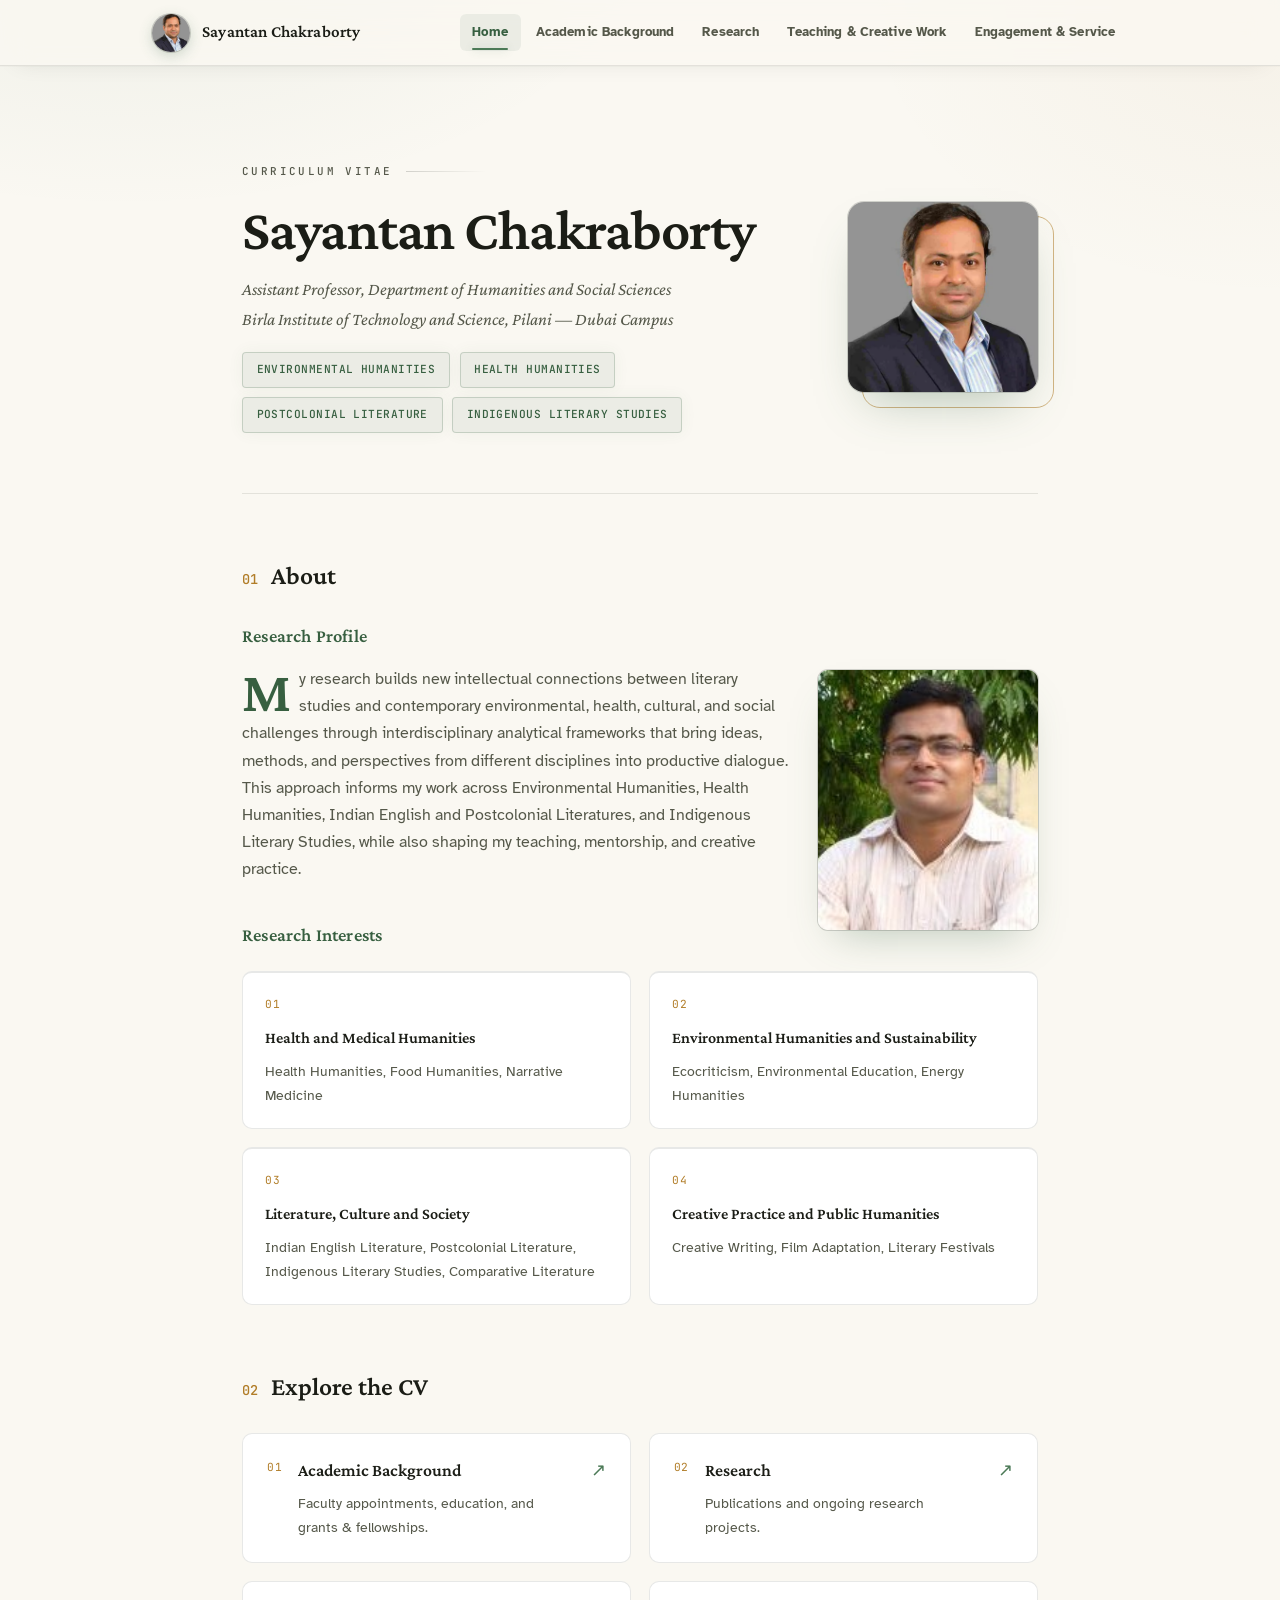
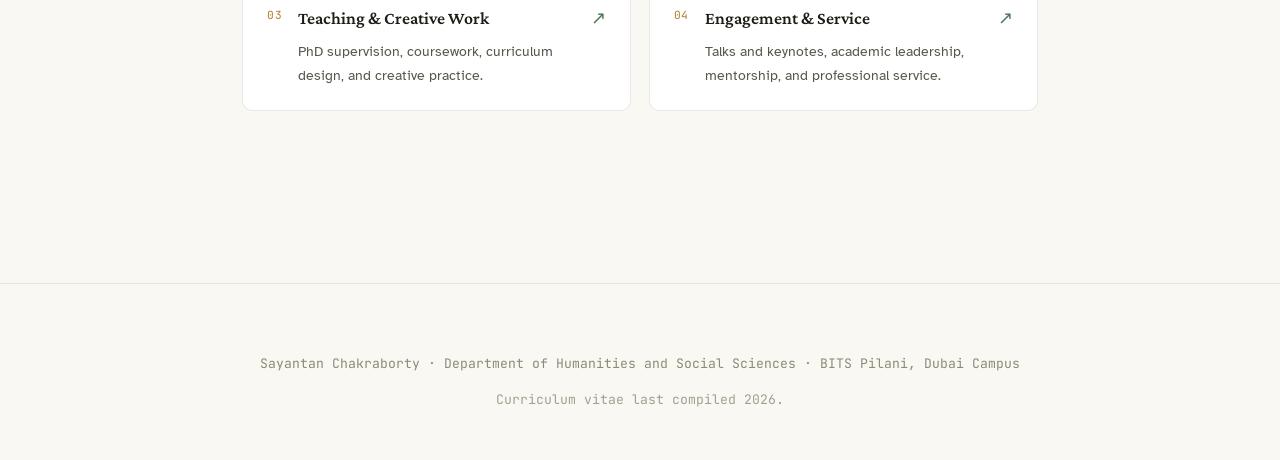
==== index.html @ ad1d4b68 "Initial commit: academic portfolio website for Sayantan Chakraborty" ====
<!DOCTYPE html>
<html lang="en">
<head>
<meta charset="UTF-8">
<meta name="viewport" content="width=device-width, initial-scale=1.0">
<title>Sayantan Chakraborty — Curriculum Vitae</title>
<meta name="description" content="Academic portfolio and curriculum vitae of Sayantan Chakraborty, Assistant Professor, Department of Humanities and Social Sciences, BITS Pilani, Dubai Campus.">
<link rel="preconnect" href="https://fonts.googleapis.com">
<link rel="preconnect" href="https://fonts.gstatic.com" crossorigin>
<link href="https://fonts.googleapis.com/css2?family=Crimson+Pro:ital,wght@0,400;0,500;0,600;0,700;1,400&family=Atkinson+Hyperlegible:wght@400;700&family=JetBrains+Mono:wght@400;500&display=swap" rel="stylesheet">
<link rel="stylesheet" href="styles.css">
</head>
<body>

<header class="topbar">
  <div class="topbar-inner">
    <a href="index.html" class="brand">
      <img class="brand-photo" src="assets/sayantan-chakraborty.webp" alt="Sayantan Chakraborty">
      <span class="brand-name">Sayantan Chakraborty</span>
    </a>
    <button id="navToggle" class="nav-toggle" aria-label="Toggle navigation" aria-expanded="false">
      <span></span><span></span><span></span>
    </button>
    <nav id="mainNav" class="main-nav">
      <a href="index.html" class="nav-link active">Home</a>
      <a href="academic.html" class="nav-link">Academic Background</a>
      <a href="research.html" class="nav-link">Research</a>
      <a href="teaching.html" class="nav-link">Teaching &amp; Creative Work</a>
      <a href="engagement.html" class="nav-link">Engagement &amp; Service</a>
    </nav>
  </div>
</header>

<main class="page-content">
  <div class="container">

    <header class="hero">
      <div class="hero-inner">
        <div class="hero-text">
          <p class="eyebrow">Curriculum Vitae</p>
          <h1>Sayantan Chakraborty</h1>
          <p class="hero-title">Assistant Professor, Department of Humanities and Social Sciences<br>
          Birla Institute of Technology and Science, Pilani — Dubai Campus</p>
          <div class="hero-tags">
            <span>Environmental Humanities</span>
            <span>Health Humanities</span>
            <span>Postcolonial Literature</span>
            <span>Indigenous Literary Studies</span>
          </div>
        </div>
        <div class="hero-photo-wrap">
          <img class="hero-photo" src="assets/sayantan-chakraborty.webp" alt="Portrait of Sayantan Chakraborty">
        </div>
      </div>
    </header>

    <section class="section">
      <h2>About</h2>
      <h3 class="sub">Research Profile</h3>
      <figure class="about-photo">
        <img src="assets/sayantan-chakraborty-about.jpg" alt="Sayantan Chakraborty">
      </figure>
      <p class="lede-drop">My research builds new intellectual connections between literary studies and contemporary environmental, health, cultural, and social challenges through interdisciplinary analytical frameworks that bring ideas, methods, and perspectives from different disciplines into productive dialogue. This approach informs my work across Environmental Humanities, Health Humanities, Indian English and Postcolonial Literatures, and Indigenous Literary Studies, while also shaping my teaching, mentorship, and creative practice.</p>

      <h3 class="sub">Research Interests</h3>
      <div class="interest-grid">
        <div class="interest-card" data-index="01">
          <h4>Health and Medical Humanities</h4>
          <p>Health Humanities, Food Humanities, Narrative Medicine</p>
        </div>
        <div class="interest-card" data-index="02">
          <h4>Environmental Humanities and Sustainability</h4>
          <p>Ecocriticism, Environmental Education, Energy Humanities</p>
        </div>
        <div class="interest-card" data-index="03">
          <h4>Literature, Culture and Society</h4>
          <p>Indian English Literature, Postcolonial Literature, Indigenous Literary Studies, Comparative Literature</p>
        </div>
        <div class="interest-card" data-index="04">
          <h4>Creative Practice and Public Humanities</h4>
          <p>Creative Writing, Film Adaptation, Literary Festivals</p>
        </div>
      </div>
    </section>

    <section class="section">
      <h2>Explore the CV</h2>
      <div class="quicklinks">
        <a class="quicklink-card" href="academic.html" data-index="01">
          <div class="quicklink-body">
            <h3>Academic Background</h3>
            <p>Faculty appointments, education, and grants &amp; fellowships.</p>
          </div>
          <span class="quicklink-arrow" aria-hidden="true">↗</span>
        </a>
        <a class="quicklink-card" href="research.html" data-index="02">
          <div class="quicklink-body">
            <h3>Research</h3>
            <p>Publications and ongoing research projects.</p>
          </div>
          <span class="quicklink-arrow" aria-hidden="true">↗</span>
        </a>
        <a class="quicklink-card" href="teaching.html" data-index="03">
          <div class="quicklink-body">
            <h3>Teaching &amp; Creative Work</h3>
            <p>PhD supervision, coursework, curriculum design, and creative practice.</p>
          </div>
          <span class="quicklink-arrow" aria-hidden="true">↗</span>
        </a>
        <a class="quicklink-card" href="engagement.html" data-index="04">
          <div class="quicklink-body">
            <h3>Engagement &amp; Service</h3>
            <p>Talks and keynotes, academic leadership, mentorship, and professional service.</p>
          </div>
          <span class="quicklink-arrow" aria-hidden="true">↗</span>
        </a>
      </div>
    </section>

  </div>
</main>

<footer class="site-footer">
  <p>Sayantan Chakraborty · Department of Humanities and Social Sciences · BITS Pilani, Dubai Campus</p>
  <p class="footer-note">Curriculum vitae last compiled 2026.</p>
</footer>

<script src="script.js"></script>
</body>
</html>
---- styles.css ----
:root {
  --bg: #faf8f2;
  --bg-elev: #ffffff;
  --bg-elev-2: #f4f1e8;
  --ink: #1b1d16;
  --ink-soft: #55584a;
  --ink-faint: #8a8c78;
  --line: rgba(27, 29, 22, 0.1);
  --line-strong: rgba(27, 29, 22, 0.18);

  --accent: #2f5138;
  --accent-bright: #375f40;
  --accent-tint: #4c7a57;
  --accent-soft: rgba(63, 107, 74, 0.08);
  --accent-glow: rgba(63, 107, 74, 0.28);

  --gold: #9c6a1e;
  --gold-bright: #b17d28;
  --gold-soft: rgba(156, 106, 30, 0.1);

  --serif: 'Crimson Pro', Georgia, serif;
  --sans: 'Atkinson Hyperlegible', -apple-system, BlinkMacSystemFont, 'Segoe UI', sans-serif;
  --mono: 'JetBrains Mono', ui-monospace, SFMono-Regular, monospace;
}

* { box-sizing: border-box; }

html { scroll-behavior: smooth; }

@media (prefers-reduced-motion: reduce) {
  html { scroll-behavior: auto; }
  * { animation-duration: 0.001ms !important; animation-iteration-count: 1 !important; transition-duration: 0.001ms !important; }
}

body {
  margin: 0;
  background: var(--bg);
  background-image:
    radial-gradient(ellipse 900px 500px at 10% -10%, rgba(63, 107, 74, 0.07), transparent 60%),
    radial-gradient(ellipse 700px 500px at 100% 0%, rgba(156, 106, 30, 0.05), transparent 60%);
  background-attachment: fixed;
  color: var(--ink);
  font-family: var(--sans);
  line-height: 1.7;
  font-size: 16px;
  -webkit-font-smoothing: antialiased;
}

a { color: var(--accent-bright); text-decoration: none; border-bottom: 1px solid transparent; }
a:hover { border-bottom-color: var(--accent-bright); }

a[target="_blank"]::after {
  content: '↗';
  display: inline-block;
  margin-left: 0.2em;
  font-size: 0.85em;
  transform: translateY(-0.05em);
}

.container {
  max-width: 860px;
  margin: 0 auto;
  padding: 0 2rem;
}

/* ---- Top Navigation ---- */
.topbar {
  position: sticky;
  top: 0;
  z-index: 100;
  background: rgba(250, 248, 242, 0.82);
  backdrop-filter: blur(14px) saturate(140%);
  -webkit-backdrop-filter: blur(14px) saturate(140%);
  border-bottom: 1px solid var(--line);
  box-shadow: 0 1px 0 rgba(27, 29, 22, 0.02), 0 12px 24px -18px rgba(27, 29, 22, 0.12);
}

.topbar-inner {
  max-width: 1040px;
  margin: 0 auto;
  padding: 0.85rem 2rem;
  display: flex;
  align-items: center;
  justify-content: space-between;
  gap: 1.5rem;
}

.brand {
  display: flex;
  align-items: center;
  gap: 0.75rem;
  border-bottom: none;
  flex-shrink: 0;
}

.brand-photo {
  width: 38px;
  height: 38px;
  border-radius: 50%;
  object-fit: cover;
  box-shadow: 0 0 0 1px var(--line-strong), 0 4px 14px rgba(63, 107, 74, 0.24);
}

.brand-name {
  font-family: var(--serif);
  font-weight: 600;
  font-size: 1.05rem;
  color: var(--ink);
  letter-spacing: 0.01em;
}

.main-nav {
  display: flex;
  flex-wrap: wrap;
  gap: 0.15rem;
  justify-content: flex-end;
}

.nav-link {
  position: relative;
  display: block;
  padding: 0.45rem 0.8rem;
  border-radius: 6px;
  color: var(--ink-soft);
  font-size: 0.83rem;
  font-weight: 600;
  letter-spacing: 0.01em;
  border-bottom: none;
  white-space: nowrap;
  transition: background 0.2s ease, color 0.2s ease;
}

.nav-link:hover { background: var(--accent-soft); color: var(--accent-bright); }

.nav-link.active {
  color: var(--accent-bright);
  background: var(--accent-soft);
}

.nav-link.active::after {
  content: '';
  position: absolute;
  left: 0.8rem;
  right: 0.8rem;
  bottom: 1px;
  height: 2px;
  border-radius: 2px;
  background: var(--accent-tint);
  box-shadow: 0 0 8px var(--accent-glow);
}

.nav-toggle {
  display: none;
  width: 40px;
  height: 40px;
  border-radius: 50%;
  border: 1px solid var(--line-strong);
  background: var(--bg-elev);
  cursor: pointer;
  align-items: center;
  justify-content: center;
  flex-direction: column;
  gap: 4px;
  flex-shrink: 0;
}
.nav-toggle span {
  display: block;
  width: 18px;
  height: 2px;
  background: var(--ink-soft);
}

/* ---- Page content ---- */
.page-content {
  padding: 0 0 6rem;
  counter-reset: section;
}

/* Dateline eyebrow with flanking rules */
.eyebrow {
  display: flex;
  align-items: center;
  gap: 0.85rem;
  text-transform: uppercase;
  letter-spacing: 0.22em;
  font-family: var(--mono);
  font-size: 0.68rem;
  color: var(--gold-bright);
  font-weight: 500;
  margin: 0 0 1.1rem;
}

.eyebrow::after {
  content: '';
  flex: 1;
  height: 1px;
  background: linear-gradient(90deg, var(--line-strong), transparent);
}

.page-header .eyebrow,
.hero .eyebrow {
  justify-content: flex-start;
}

.page-header .eyebrow::after,
.hero .eyebrow::after {
  max-width: 5rem;
}

/* ---- Hero ---- */
.hero {
  position: relative;
  padding: 6rem 0 3.75rem;
  border-bottom: 1px solid var(--line);
  margin-bottom: 3.75rem;
}

.hero-inner {
  display: flex;
  align-items: center;
  justify-content: space-between;
  gap: 3.5rem;
}

.hero-text { flex: 1; min-width: 0; }

.hero h1 {
  font-family: var(--serif);
  font-size: clamp(2.6rem, 5vw, 3.6rem);
  font-weight: 600;
  margin: 0 0 0.9rem;
  letter-spacing: -0.015em;
  color: var(--ink);
  line-height: 1.08;
}

.hero-title {
  color: var(--ink-soft);
  font-size: 1.1rem;
  margin: 0 0 1.85rem;
  max-width: 560px;
  font-family: var(--serif);
  font-style: italic;
}

.hero-tags {
  display: flex;
  flex-wrap: wrap;
  gap: 0.6rem;
}

.hero-tags span {
  font-family: var(--mono);
  font-size: 0.7rem;
  text-transform: uppercase;
  letter-spacing: 0.04em;
  background: var(--accent-soft);
  border: 1px solid rgba(63, 107, 74, 0.22);
  color: var(--accent-bright);
  padding: 0.45rem 0.85rem;
  border-radius: 4px;
  font-weight: 500;
  box-shadow: 0 0 16px rgba(63, 107, 74, 0.06);
}

.hero-photo-wrap {
  flex-shrink: 0;
  position: relative;
  width: 190px;
  height: 190px;
}

.hero-photo-wrap::before {
  content: '';
  position: absolute;
  top: 14px;
  left: 14px;
  width: 100%;
  height: 100%;
  border: 1.5px solid var(--gold-bright);
  border-radius: 18px;
  z-index: 0;
  opacity: 0.55;
}

.hero-photo {
  position: relative;
  display: block;
  width: 190px;
  height: 190px;
  border-radius: 16px;
  object-fit: cover;
  box-shadow: 0 0 0 1px var(--line-strong), 0 24px 48px -20px rgba(63, 107, 74, 0.4);
  z-index: 1;
}

.page-header {
  padding: 3.5rem 0 0.5rem;
}

.page-header h1 {
  font-family: var(--serif);
  font-size: clamp(2rem, 3.6vw, 2.5rem);
  font-weight: 600;
  margin: 0 0 0.85rem;
  color: var(--ink);
  letter-spacing: -0.01em;
}

.page-header .lede {
  color: var(--ink-soft);
  max-width: 620px;
  margin: 0 0 3rem;
  font-size: 1.06rem;
  font-family: var(--serif);
  font-style: italic;
}

/* ---- Sections with numbered headings ---- */
.section {
  padding: 0 0 3.75rem;
  counter-increment: section;
}

.section > h2 {
  display: flex;
  align-items: baseline;
  gap: 0.75rem;
  font-family: var(--serif);
  font-size: 1.6rem;
  font-weight: 600;
  margin: 0 0 1.5rem;
  color: var(--ink);
}

.section > h2::before {
  content: counter(section, decimal-leading-zero);
  font-family: var(--mono);
  font-size: 0.85rem;
  font-weight: 500;
  color: var(--gold-bright);
  letter-spacing: 0.03em;
}

.sub {
  font-family: var(--serif);
  font-size: 1.15rem;
  font-weight: 600;
  color: var(--accent-bright);
  margin: 2.25rem 0 0.85rem;
  letter-spacing: 0.01em;
}

.section > .sub:first-of-type,
.page-content > .sub:first-of-type { margin-top: 0; }

.section p, .page-content p { color: var(--ink-soft); margin: 0 0 1.1rem; }
.section p:last-child { margin-bottom: 0; }

.about-photo {
  float: right;
  margin: 0.25rem 0 1rem 1.75rem;
  width: 220px;
}

.about-photo img {
  display: block;
  width: 100%;
  height: 260px;
  object-fit: cover;
  border-radius: 10px;
  box-shadow: 0 0 0 1px var(--line-strong), 0 20px 40px -18px rgba(63, 107, 74, 0.35);
}

/* drop cap for opening paragraph */
.lede-drop::first-letter {
  font-family: var(--serif);
  font-size: 3.6rem;
  font-weight: 600;
  float: left;
  line-height: 0.8;
  padding: 0.1rem 0.5rem 0 0;
  color: var(--accent-bright);
}

.muted { color: var(--ink-faint); font-size: 0.92rem; }

.label-inline {
  font-family: var(--mono);
  font-weight: 500;
  font-size: 0.72rem;
  color: var(--gold-bright);
  margin: 1.4rem 0 0.6rem;
  text-transform: uppercase;
  letter-spacing: 0.1em;
}

.divider {
  border: none;
  border-top: 1px solid var(--line);
  margin: 0 0 3.75rem;
}

/* interest grid */
.interest-grid {
  display: grid;
  grid-template-columns: 1fr 1fr;
  gap: 1.1rem;
  margin-top: 1.25rem;
}

.interest-card {
  position: relative;
  background: var(--bg-elev);
  border: 1px solid var(--line);
  border-top: 2px solid var(--line);
  border-radius: 10px;
  padding: 1.4rem 1.4rem 1.3rem;
  transition: border-color 0.25s ease, box-shadow 0.25s ease, transform 0.25s ease;
}

.interest-card::before {
  content: attr(data-index);
  display: block;
  font-family: var(--mono);
  font-size: 0.7rem;
  color: var(--gold-bright);
  letter-spacing: 0.05em;
  margin-bottom: 0.6rem;
}

.interest-card:hover {
  border-top-color: var(--accent-tint);
  box-shadow: 0 0 0 1px rgba(63, 107, 74, 0.06), 0 16px 34px -14px rgba(63, 107, 74, 0.3);
  transform: translateY(-3px);
}

.interest-card h4 {
  margin: 0 0 0.5rem;
  font-size: 1rem;
  font-family: var(--serif);
  font-weight: 600;
  color: var(--ink);
}

.interest-card p {
  margin: 0;
  font-size: 0.89rem;
  color: var(--ink-soft);
}

/* quick links (home page) */
.quicklinks {
  display: grid;
  grid-template-columns: 1fr 1fr;
  gap: 1.1rem;
  margin-top: 1.25rem;
}

.quicklink-card {
  display: flex;
  align-items: flex-start;
  justify-content: space-between;
  gap: 1rem;
  background: var(--bg-elev);
  border: 1px solid var(--line);
  border-radius: 10px;
  padding: 1.4rem 1.5rem;
  transition: border-color 0.25s ease, transform 0.25s ease, box-shadow 0.25s ease;
}

.quicklink-card:hover {
  border-color: rgba(63, 107, 74, 0.35);
  transform: translateY(-3px);
  box-shadow: 0 20px 42px -16px rgba(63, 107, 74, 0.32);
}

.quicklink-card::before {
  content: attr(data-index);
  font-family: var(--mono);
  font-size: 0.7rem;
  color: var(--gold-bright);
  letter-spacing: 0.05em;
  flex-shrink: 0;
  padding-top: 0.15rem;
}

.quicklink-body { flex: 1; }

.quicklink-card h3 {
  font-family: var(--serif);
  font-weight: 600;
  font-size: 1.1rem;
  margin: 0 0 0.4rem;
  color: var(--ink);
}

.quicklink-card p {
  margin: 0;
  font-size: 0.87rem;
  color: var(--ink-soft);
}

.quicklink-arrow {
  flex-shrink: 0;
  color: var(--accent-tint);
  font-size: 1.1rem;
  transition: transform 0.25s ease;
}

.quicklink-card:hover .quicklink-arrow { transform: translate(3px, -3px); }

/* timeline */
.timeline {
  list-style: none;
  margin: 0;
  padding: 0;
  border-left: 1px solid var(--line-strong);
}

.timeline li {
  position: relative;
  padding: 0.15rem 0 1.4rem 1.7rem;
  margin-left: -1px;
  border-radius: 6px;
  transition: background 0.2s ease;
}

.timeline li:hover { background: var(--accent-soft); }

.timeline li::before {
  content: '';
  position: absolute;
  left: -5px;
  top: 0.55rem;
  width: 9px;
  height: 9px;
  border-radius: 50%;
  background: var(--accent-tint);
  box-shadow: 0 0 10px 2px var(--accent-glow);
}

.timeline li:last-child { padding-bottom: 0.15rem; }

.tl-date {
  display: block;
  font-family: var(--mono);
  font-size: 0.74rem;
  color: var(--gold-bright);
  font-weight: 500;
  margin-bottom: 0.3rem;
  letter-spacing: 0.02em;
}

.tl-body { color: var(--ink-soft); }
.tl-body strong { color: var(--ink); }

/* lists */
.pub-list, .plain-list {
  padding-left: 0;
  list-style: none;
  color: var(--ink-soft);
  margin: 0;
  counter-reset: pub;
}

.pub-list li {
  counter-increment: pub;
  position: relative;
  padding: 0.7rem 0.5rem 0.7rem 2.4rem;
  margin-bottom: 0.15rem;
  border-radius: 8px;
  transition: background 0.2s ease;
}

.pub-list li:hover { background: var(--bg-elev-2); }

.pub-list li::before {
  content: counter(pub, decimal-leading-zero);
  position: absolute;
  left: 0.4rem;
  top: 0.72rem;
  font-family: var(--mono);
  font-size: 0.72rem;
  color: var(--gold-bright);
}

.plain-list {
  padding-left: 1.3rem;
}

.plain-list li {
  list-style: disc;
  margin-bottom: 1rem;
  padding-left: 0.35rem;
}

.plain-list li strong { color: var(--ink); }

.plain-list.compact li { margin-bottom: 0.6rem; }

.pub-list .note {
  display: block;
  font-size: 0.82rem;
  font-style: italic;
  color: var(--ink-faint);
  margin-top: 0.25rem;
}

/* project cards */
.proj-card {
  position: relative;
  background: var(--bg-elev);
  border: 1px solid var(--line);
  border-left: 3px solid var(--accent-tint);
  border-radius: 8px;
  padding: 1.4rem 1.6rem;
  margin-bottom: 1.3rem;
  transition: box-shadow 0.25s ease, transform 0.2s ease;
}
.proj-card:hover {
  box-shadow: 0 16px 34px -16px rgba(63, 107, 74, 0.28);
  transform: translateX(2px);
}
.proj-card:last-child { margin-bottom: 0; }

.proj-tag {
  display: inline-block;
  font-family: var(--mono);
  font-size: 0.68rem;
  text-transform: uppercase;
  letter-spacing: 0.08em;
  font-weight: 500;
  color: var(--gold-bright);
  background: var(--gold-soft);
  border: 1px solid rgba(156, 106, 30, 0.22);
  padding: 0.25rem 0.6rem;
  border-radius: 4px;
  margin-bottom: 0.75rem;
}

.proj-card h3 {
  font-family: var(--serif);
  font-weight: 600;
  font-size: 1.15rem;
  margin: 0 0 0.55rem;
  color: var(--ink);
}

.proj-card p { margin: 0; }

/* two column */
.two-col {
  display: grid;
  grid-template-columns: 1fr 1fr;
  gap: 2.25rem;
  margin-top: 1.1rem;
}

/* footer */
.site-footer {
  padding: 3.5rem 0 2.25rem;
  text-align: center;
  color: var(--ink-faint);
  font-size: 0.82rem;
  font-family: var(--mono);
  border-top: 1px solid var(--line);
  margin-top: 1rem;
}
.footer-note { opacity: 0.8; margin-top: 0.35rem; }

/* scroll reveal (progressive enhancement, JS-driven) */
.reveal-pending {
  opacity: 0;
  transform: translateY(14px);
  transition: opacity 0.5s ease, transform 0.5s ease;
}
.reveal-visible {
  opacity: 1;
  transform: translateY(0);
}

/* selection */
::selection { background: rgba(63, 107, 74, 0.18); color: var(--ink); }

/* responsive */
@media (max-width: 900px) {
  .main-nav {
    position: absolute;
    top: 100%;
    left: 0;
    right: 0;
    background: rgba(250, 248, 242, 0.98);
    backdrop-filter: blur(14px);
    border-bottom: 1px solid var(--line);
    flex-direction: column;
    padding: 0.5rem 1rem 1rem;
    display: none;
    box-shadow: 0 16px 32px rgba(0,0,0,0.08);
  }
  .main-nav.open { display: flex; }
  .nav-link { padding: 0.65rem 0.6rem; }
  .nav-toggle { display: flex; }
  .topbar-inner { flex-wrap: wrap; position: relative; }
  .interest-grid, .two-col, .quicklinks { grid-template-columns: 1fr; }
  .container { padding: 0 1.25rem; }
  .hero-inner { flex-direction: column-reverse; text-align: center; gap: 2rem; }
  .hero-tags { justify-content: center; }
  .hero .eyebrow, .page-header .eyebrow { justify-content: center; }
  .lede-drop::first-letter { font-size: 2.6rem; }
  .about-photo { float: none; width: 100%; max-width: 280px; margin: 0 auto 1.5rem; }
}
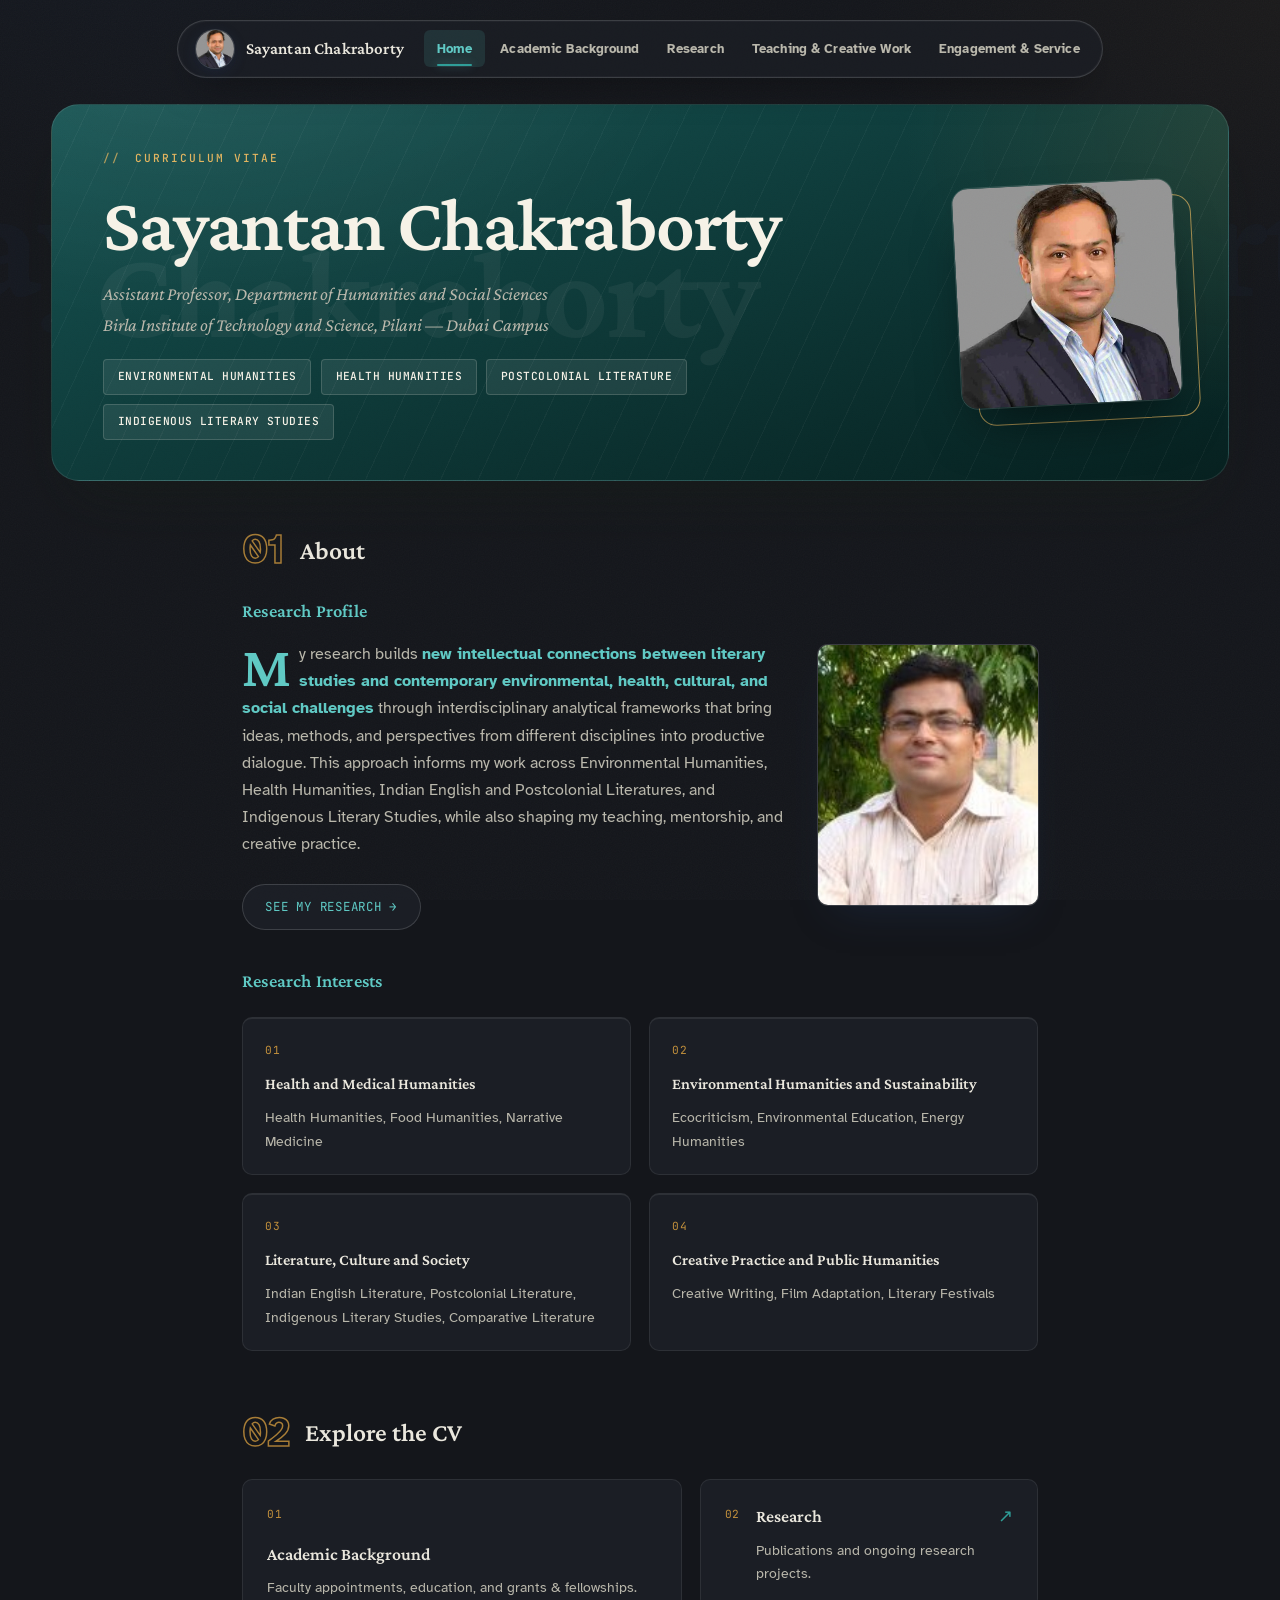
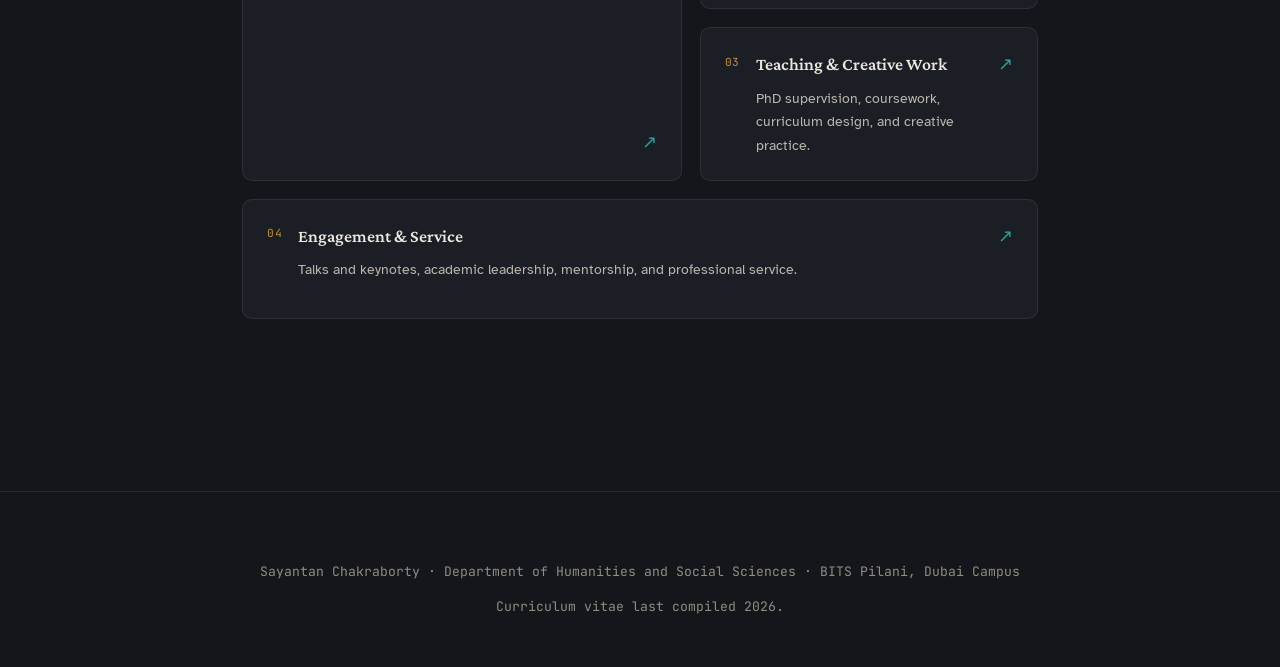
==== commit bb05bf59: "Redesign as premium editorial portfolio for client presentation Floating pill navigation, ghost-text" ====
--- a/index.html
+++ b/index.html
@@ -5,6 +5,19 @@
 <meta name="viewport" content="width=device-width, initial-scale=1.0">
 <title>Sayantan Chakraborty — Curriculum Vitae</title>
 <meta name="description" content="Academic portfolio and curriculum vitae of Sayantan Chakraborty, Assistant Professor, Department of Humanities and Social Sciences, BITS Pilani, Dubai Campus.">
+<meta name="theme-color" content="#14161b">
+<link rel="icon" href="assets/sayantan-chakraborty.webp" type="image/webp">
+<link rel="apple-touch-icon" href="assets/sayantan-chakraborty.webp">
+<meta property="og:type" content="profile">
+<meta property="og:site_name" content="Sayantan Chakraborty">
+<meta property="og:url" content="https://prashant-raghav1512.github.io/SayantanChakraborty/">
+<meta property="og:title" content="Sayantan Chakraborty — Curriculum Vitae">
+<meta property="og:description" content="Assistant Professor, Department of Humanities and Social Sciences, BITS Pilani, Dubai Campus. Environmental Humanities · Health Humanities · Postcolonial Literature.">
+<meta property="og:image" content="https://prashant-raghav1512.github.io/SayantanChakraborty/assets/sayantan-chakraborty.webp">
+<meta name="twitter:card" content="summary">
+<meta name="twitter:title" content="Sayantan Chakraborty — Curriculum Vitae">
+<meta name="twitter:description" content="Assistant Professor, Department of Humanities and Social Sciences, BITS Pilani, Dubai Campus.">
+<meta name="twitter:image" content="https://prashant-raghav1512.github.io/SayantanChakraborty/assets/sayantan-chakraborty.webp">
 <link rel="preconnect" href="https://fonts.googleapis.com">
 <link rel="preconnect" href="https://fonts.gstatic.com" crossorigin>
 <link href="https://fonts.googleapis.com/css2?family=Crimson+Pro:ital,wght@0,400;0,500;0,600;0,700;1,400&family=Atkinson+Hyperlegible:wght@400;700&family=JetBrains+Mono:wght@400;500&display=swap" rel="stylesheet">
@@ -15,7 +28,7 @@
 <header class="topbar">
   <div class="topbar-inner">
     <a href="index.html" class="brand">
-      <img class="brand-photo" src="assets/sayantan-chakraborty.webp" alt="Sayantan Chakraborty">
+      <img class="brand-photo" src="assets/sayantan-chakraborty.webp" alt="Sayantan Chakraborty" width="38" height="38" decoding="async">
       <span class="brand-name">Sayantan Chakraborty</span>
     </a>
     <button id="navToggle" class="nav-toggle" aria-label="Toggle navigation" aria-expanded="false">
@@ -32,10 +45,13 @@
 </header>
 
 <main class="page-content">
-  <div class="container">
 
-    <header class="hero">
+  <div class="hero-stage">
+    <div class="ghost-name" aria-hidden="true">Sayantan Chakraborty</div>
+  <header class="hero">
+    <div class="container">
       <div class="hero-inner">
+        <div class="hero-name-echo" aria-hidden="true">Chakraborty</div>
         <div class="hero-text">
           <p class="eyebrow">Curriculum Vitae</p>
           <h1>Sayantan Chakraborty</h1>
@@ -49,18 +65,24 @@
           </div>
         </div>
         <div class="hero-photo-wrap">
-          <img class="hero-photo" src="assets/sayantan-chakraborty.webp" alt="Portrait of Sayantan Chakraborty">
+          <img class="hero-photo" src="assets/sayantan-chakraborty.webp" alt="Portrait of Sayantan Chakraborty" width="190" height="190" decoding="async">
         </div>
       </div>
-    </header>
+    </div>
+  </header>
+  </div>
+
+  <div class="container">
 
     <section class="section">
       <h2>About</h2>
       <h3 class="sub">Research Profile</h3>
       <figure class="about-photo">
-        <img src="assets/sayantan-chakraborty-about.jpg" alt="Sayantan Chakraborty">
+        <img src="assets/sayantan-chakraborty-about.jpg" alt="Sayantan Chakraborty" width="220" height="260" loading="lazy" decoding="async">
       </figure>
-      <p class="lede-drop">My research builds new intellectual connections between literary studies and contemporary environmental, health, cultural, and social challenges through interdisciplinary analytical frameworks that bring ideas, methods, and perspectives from different disciplines into productive dialogue. This approach informs my work across Environmental Humanities, Health Humanities, Indian English and Postcolonial Literatures, and Indigenous Literary Studies, while also shaping my teaching, mentorship, and creative practice.</p>
+      <p class="lede-drop">My research builds <span class="hl">new intellectual connections between literary studies and contemporary environmental, health, cultural, and social challenges</span> through interdisciplinary analytical frameworks that bring ideas, methods, and perspectives from different disciplines into productive dialogue. This approach informs my work across Environmental Humanities, Health Humanities, Indian English and Postcolonial Literatures, and Indigenous Literary Studies, while also shaping my teaching, mentorship, and creative practice.</p>
+
+      <a class="cta-pill" href="research.html">See My Research →</a>
 
       <h3 class="sub">Research Interests</h3>
       <div class="interest-grid">
--- a/styles.css
+++ b/styles.css
@@ -1,22 +1,29 @@
 :root {
-  --bg: #faf8f2;
-  --bg-elev: #ffffff;
-  --bg-elev-2: #f4f1e8;
-  --ink: #1b1d16;
-  --ink-soft: #55584a;
-  --ink-faint: #8a8c78;
-  --line: rgba(27, 29, 22, 0.1);
-  --line-strong: rgba(27, 29, 22, 0.18);
-
-  --accent: #2f5138;
-  --accent-bright: #375f40;
-  --accent-tint: #4c7a57;
-  --accent-soft: rgba(63, 107, 74, 0.08);
-  --accent-glow: rgba(63, 107, 74, 0.28);
+  --bg: #14161b;
+  --bg-elev: #1b1e25;
+  --bg-elev-2: #21242c;
+  --ink: #eae7dd;
+  --ink-soft: #b9b7ab;
+  --ink-faint: #8f8d80;
+  --line: rgba(255, 255, 255, 0.08);
+  --line-strong: rgba(255, 255, 255, 0.15);
+
+  --accent: #0f3d3e;
+  --accent-bright: #5fc9c4;
+  --accent-tint: #2f9d97;
+  --accent-soft: rgba(95, 201, 196, 0.12);
+  --accent-glow: rgba(95, 201, 196, 0.4);
 
   --gold: #9c6a1e;
-  --gold-bright: #b17d28;
-  --gold-soft: rgba(156, 106, 30, 0.1);
+  --gold-bright: #c2903c;
+  --gold-soft: rgba(194, 144, 60, 0.12);
+  --gold-glow-band: #e2b45f;
+
+  --band-1: #155251;
+  --band-2: #06201f;
+  --cream: #f6f2e7;
+  --cream-soft: rgba(246, 242, 231, 0.72);
+  --cream-line: rgba(246, 242, 231, 0.16);
 
   --serif: 'Crimson Pro', Georgia, serif;
   --sans: 'Atkinson Hyperlegible', -apple-system, BlinkMacSystemFont, 'Segoe UI', sans-serif;
@@ -36,7 +43,7 @@
   margin: 0;
   background: var(--bg);
   background-image:
-    radial-gradient(ellipse 900px 500px at 10% -10%, rgba(63, 107, 74, 0.07), transparent 60%),
+    radial-gradient(ellipse 900px 500px at 10% -10%, rgba(36, 64, 107, 0.07), transparent 60%),
     radial-gradient(ellipse 700px 500px at 100% 0%, rgba(156, 106, 30, 0.05), transparent 60%);
   background-attachment: fixed;
   color: var(--ink);
@@ -44,10 +51,85 @@
   line-height: 1.7;
   font-size: 16px;
   -webkit-font-smoothing: antialiased;
+  animation: page-fade-in 0.4s ease both;
+  overflow-x: hidden;
+}
+
+@keyframes page-fade-in {
+  from { opacity: 0; }
+  to { opacity: 1; }
+}
+
+/* film-grain texture overlay */
+body::before {
+  content: '';
+  position: fixed;
+  inset: 0;
+  z-index: 300;
+  pointer-events: none;
+  opacity: 0.035;
+  mix-blend-mode: overlay;
+  background-image: url("data:image/svg+xml,%3Csvg xmlns='http://www.w3.org/2000/svg' width='180' height='180'%3E%3Cfilter id='n'%3E%3CfeTurbulence type='fractalNoise' baseFrequency='0.85' numOctaves='2' stitchTiles='stitch'/%3E%3C/filter%3E%3Crect width='100%25' height='100%25' filter='url(%23n)'/%3E%3C/svg%3E");
+  background-size: 180px 180px;
 }
 
 a { color: var(--accent-bright); text-decoration: none; border-bottom: 1px solid transparent; }
 a:hover { border-bottom-color: var(--accent-bright); }
+
+/* keyboard focus */
+:focus-visible {
+  outline: 2px solid var(--accent-tint);
+  outline-offset: 3px;
+  border-radius: 3px;
+}
+
+/* scroll progress bar */
+.scroll-progress {
+  position: fixed;
+  top: 0;
+  left: 0;
+  height: 2px;
+  width: 0%;
+  background: linear-gradient(90deg, var(--gold-bright), var(--accent-tint));
+  box-shadow: 0 0 8px var(--accent-glow);
+  z-index: 200;
+  transition: width 0.1s linear;
+}
+
+/* back to top */
+.back-to-top {
+  position: fixed;
+  right: 1.75rem;
+  bottom: 1.75rem;
+  width: 46px;
+  height: 46px;
+  border-radius: 50%;
+  border: 1px solid var(--line-strong);
+  background: var(--bg-elev);
+  color: var(--accent-bright);
+  font-size: 1.1rem;
+  cursor: pointer;
+  display: flex;
+  align-items: center;
+  justify-content: center;
+  box-shadow: 0 12px 28px -10px rgba(27, 29, 22, 0.25);
+  opacity: 0;
+  transform: translateY(10px);
+  pointer-events: none;
+  transition: opacity 0.25s ease, transform 0.25s ease, border-color 0.2s ease, box-shadow 0.2s ease;
+  z-index: 90;
+}
+
+.back-to-top.visible {
+  opacity: 1;
+  transform: translateY(0);
+  pointer-events: auto;
+}
+
+.back-to-top:hover {
+  border-color: rgba(36, 64, 107, 0.4);
+  box-shadow: 0 16px 34px -10px rgba(36, 64, 107, 0.35);
+}
 
 a[target="_blank"]::after {
   content: '↗';
@@ -63,26 +145,30 @@
   padding: 0 2rem;
 }
 
-/* ---- Top Navigation ---- */
+/* ---- Top Navigation: floating capsule ---- */
 .topbar {
-  position: sticky;
-  top: 0;
+  position: fixed;
+  top: 1.25rem;
+  left: 50%;
+  transform: translateX(-50%);
   z-index: 100;
-  background: rgba(250, 248, 242, 0.82);
-  backdrop-filter: blur(14px) saturate(140%);
-  -webkit-backdrop-filter: blur(14px) saturate(140%);
-  border-bottom: 1px solid var(--line);
-  box-shadow: 0 1px 0 rgba(27, 29, 22, 0.02), 0 12px 24px -18px rgba(27, 29, 22, 0.12);
+  width: max-content;
+  max-width: 94vw;
+  border-radius: 999px;
+  background: rgba(27, 30, 37, 0.68);
+  backdrop-filter: blur(18px) saturate(160%);
+  -webkit-backdrop-filter: blur(18px) saturate(160%);
+  border: 1px solid var(--line-strong);
+  box-shadow: 0 16px 40px -18px rgba(0, 0, 0, 0.6), 0 0 0 1px rgba(255,255,255,0.03) inset;
 }
 
 .topbar-inner {
-  max-width: 1040px;
   margin: 0 auto;
-  padding: 0.85rem 2rem;
+  padding: 0.55rem 0.6rem 0.55rem 1.1rem;
   display: flex;
   align-items: center;
   justify-content: space-between;
-  gap: 1.5rem;
+  gap: 1.25rem;
 }
 
 .brand {
@@ -98,7 +184,7 @@
   height: 38px;
   border-radius: 50%;
   object-fit: cover;
-  box-shadow: 0 0 0 1px var(--line-strong), 0 4px 14px rgba(63, 107, 74, 0.24);
+  box-shadow: 0 0 0 1px var(--line-strong), 0 4px 14px rgba(36, 64, 107, 0.24);
 }
 
 .brand-name {
@@ -151,8 +237,8 @@
 
 .nav-toggle {
   display: none;
-  width: 40px;
-  height: 40px;
+  width: 44px;
+  height: 44px;
   border-radius: 50%;
   border: 1px solid var(--line-strong);
   background: var(--bg-elev);
@@ -176,68 +262,127 @@
   counter-reset: section;
 }
 
-/* Dateline eyebrow with flanking rules */
+/* Dateline eyebrow, slash-prefixed */
 .eyebrow {
   display: flex;
   align-items: center;
   gap: 0.85rem;
   text-transform: uppercase;
-  letter-spacing: 0.22em;
-  font-family: var(--mono);
-  font-size: 0.68rem;
+  letter-spacing: 0.18em;
+  font-family: var(--mono);
+  font-size: 0.7rem;
   color: var(--gold-bright);
   font-weight: 500;
   margin: 0 0 1.1rem;
 }
 
-.eyebrow::after {
-  content: '';
-  flex: 1;
-  height: 1px;
-  background: linear-gradient(90deg, var(--line-strong), transparent);
+.eyebrow::before {
+  content: '// ';
+  opacity: 0.75;
 }
 
 .page-header .eyebrow,
 .hero .eyebrow {
   justify-content: flex-start;
-}
-
-.page-header .eyebrow::after,
-.hero .eyebrow::after {
-  max-width: 5rem;
-}
-
-/* ---- Hero ---- */
+  color: var(--gold-glow-band);
+}
+
+/* ---- Hero / Page-header: floating rounded card on the page bg ---- */
+.hero-stage {
+  position: relative;
+  padding: 6.5rem 0 0;
+  overflow: visible;
+}
+
+.ghost-name {
+  position: absolute;
+  top: 50%;
+  left: 50%;
+  transform: translate(-50%, -50%);
+  width: max-content;
+  max-width: none;
+  font-family: var(--serif);
+  font-weight: 700;
+  font-size: clamp(4.5rem, 13vw, 10.5rem);
+  letter-spacing: -0.02em;
+  line-height: 1;
+  color: rgba(36, 64, 107, 0.08);
+  white-space: nowrap;
+  pointer-events: none;
+  user-select: none;
+  z-index: 0;
+}
+
+.hero, .page-header {
+  position: relative;
+  z-index: 1;
+  width: min(1240px, 92vw);
+  margin: 0 auto;
+  border-radius: 28px;
+  background:
+    repeating-linear-gradient(115deg, rgba(255,255,255,0.035) 0px, rgba(255,255,255,0.035) 1px, transparent 1px, transparent 34px),
+    radial-gradient(ellipse 900px 520px at 12% -25%, rgba(255,255,255,0.08), transparent 60%),
+    radial-gradient(ellipse 700px 500px at 105% 10%, rgba(226, 180, 95, 0.12), transparent 55%),
+    linear-gradient(160deg, var(--band-1) 0%, var(--band-2) 100%);
+  color: var(--cream);
+  border: 1px solid rgba(255, 255, 255, 0.1);
+  box-shadow: 0 32px 60px -28px rgba(20, 30, 20, 0.5);
+  overflow: hidden;
+}
+
+.hero .container, .page-header .container {
+  position: relative;
+  z-index: 1;
+  max-width: 100%;
+  padding: 0 clamp(1.5rem, 4vw, 3.5rem);
+}
+
 .hero {
+  padding: 2.75rem 0 2.5rem;
+  margin-bottom: 3rem;
+}
+
+.hero-inner {
   position: relative;
-  padding: 6rem 0 3.75rem;
-  border-bottom: 1px solid var(--line);
-  margin-bottom: 3.75rem;
-}
-
-.hero-inner {
   display: flex;
   align-items: center;
   justify-content: space-between;
   gap: 3.5rem;
 }
 
-.hero-text { flex: 1; min-width: 0; }
+.hero-name-echo {
+  position: absolute;
+  top: 50%;
+  left: -0.5rem;
+  transform: translateY(-50%);
+  font-family: var(--serif);
+  font-weight: 700;
+  font-size: clamp(3.5rem, 10vw, 8rem);
+  line-height: 1;
+  letter-spacing: -0.02em;
+  color: rgba(246, 242, 231, 0.05);
+  white-space: nowrap;
+  pointer-events: none;
+  user-select: none;
+  z-index: 0;
+}
+
+.hero-text { position: relative; flex: 1; min-width: 0; z-index: 1; }
 
 .hero h1 {
   font-family: var(--serif);
-  font-size: clamp(2.6rem, 5vw, 3.6rem);
+  font-size: clamp(3rem, 6.4vw, 4.75rem);
   font-weight: 600;
-  margin: 0 0 0.9rem;
-  letter-spacing: -0.015em;
-  color: var(--ink);
-  line-height: 1.08;
+  margin: 0 0 1rem;
+  letter-spacing: -0.02em;
+  color: var(--cream);
+  line-height: 1.02;
 }
 
 .hero-title {
-  color: var(--ink-soft);
-  font-size: 1.1rem;
-  margin: 0 0 1.85rem;
+  color: var(--cream-soft);
+  font-size: 1.15rem;
+  margin: 0 0 2rem;
   max-width: 560px;
   font-family: var(--serif);
   font-style: italic;
@@ -254,64 +399,71 @@
   font-size: 0.7rem;
   text-transform: uppercase;
   letter-spacing: 0.04em;
-  background: var(--accent-soft);
-  border: 1px solid rgba(63, 107, 74, 0.22);
-  color: var(--accent-bright);
+  background: rgba(255, 255, 255, 0.08);
+  border: 1px solid var(--cream-line);
+  color: var(--cream);
   padding: 0.45rem 0.85rem;
   border-radius: 4px;
   font-weight: 500;
-  box-shadow: 0 0 16px rgba(63, 107, 74, 0.06);
 }
 
 .hero-photo-wrap {
   flex-shrink: 0;
   position: relative;
-  width: 190px;
-  height: 190px;
+  z-index: 1;
+  width: 220px;
+  height: 220px;
+  transform: rotate(-3deg);
+  transition: transform 0.4s cubic-bezier(0.16, 1, 0.3, 1);
+}
+
+.hero:hover .hero-photo-wrap {
+  transform: rotate(0deg) scale(1.03);
 }
 
 .hero-photo-wrap::before {
   content: '';
   position: absolute;
-  top: 14px;
-  left: 14px;
+  top: 16px;
+  left: 16px;
   width: 100%;
   height: 100%;
-  border: 1.5px solid var(--gold-bright);
+  border: 1.5px solid var(--gold-glow-band);
   border-radius: 18px;
   z-index: 0;
-  opacity: 0.55;
+  opacity: 0.7;
 }
 
 .hero-photo {
   position: relative;
   display: block;
-  width: 190px;
-  height: 190px;
+  width: 220px;
+  height: 220px;
   border-radius: 16px;
   object-fit: cover;
-  box-shadow: 0 0 0 1px var(--line-strong), 0 24px 48px -20px rgba(63, 107, 74, 0.4);
+  box-shadow: 0 0 0 1px rgba(255,255,255,0.15), 0 28px 56px -20px rgba(0, 0, 0, 0.6);
   z-index: 1;
 }
 
 .page-header {
-  padding: 3.5rem 0 0.5rem;
+  padding: 2.25rem 0 2rem;
+  margin-bottom: 2.75rem;
 }
 
 .page-header h1 {
   font-family: var(--serif);
-  font-size: clamp(2rem, 3.6vw, 2.5rem);
+  font-size: clamp(2.25rem, 4.4vw, 3.25rem);
   font-weight: 600;
-  margin: 0 0 0.85rem;
-  color: var(--ink);
-  letter-spacing: -0.01em;
+  margin: 0 0 0.9rem;
+  color: var(--cream);
+  letter-spacing: -0.015em;
 }
 
 .page-header .lede {
-  color: var(--ink-soft);
+  color: var(--cream-soft);
   max-width: 620px;
-  margin: 0 0 3rem;
-  font-size: 1.06rem;
+  margin: 0;
+  font-size: 1.1rem;
   font-family: var(--serif);
   font-style: italic;
 }
@@ -324,8 +476,8 @@
 
 .section > h2 {
   display: flex;
-  align-items: baseline;
-  gap: 0.75rem;
+  align-items: center;
+  gap: 1rem;
   font-family: var(--serif);
   font-size: 1.6rem;
   font-weight: 600;
@@ -335,11 +487,19 @@
 
 .section > h2::before {
   content: counter(section, decimal-leading-zero);
-  font-family: var(--mono);
-  font-size: 0.85rem;
-  font-weight: 500;
-  color: var(--gold-bright);
-  letter-spacing: 0.03em;
+  font-family: var(--sans);
+  font-size: 2.5rem;
+  font-weight: 700;
+  line-height: 1;
+  color: transparent;
+  -webkit-text-stroke: 1.5px var(--gold-bright);
+  text-stroke: 1.5px var(--gold-bright);
+  letter-spacing: -0.02em;
+  opacity: 0.85;
+}
+
+@supports not (-webkit-text-stroke: 1px black) {
+  .section > h2::before { color: var(--gold-bright); }
 }
 
 .sub {
@@ -369,7 +529,73 @@
   height: 260px;
   object-fit: cover;
   border-radius: 10px;
-  box-shadow: 0 0 0 1px var(--line-strong), 0 20px 40px -18px rgba(63, 107, 74, 0.35);
+  box-shadow: 0 0 0 1px var(--line-strong), 0 20px 40px -18px rgba(36, 64, 107, 0.35);
+}
+
+/* inline highlighted phrase within body text */
+.hl {
+  color: var(--accent-bright);
+  font-weight: 600;
+}
+
+/* pill CTA button */
+.cta-pill {
+  display: inline-flex;
+  align-items: center;
+  gap: 0.5rem;
+  margin-top: 0.5rem;
+  padding: 0.7rem 1.4rem;
+  border: 1px solid var(--line-strong);
+  border-radius: 999px;
+  font-family: var(--mono);
+  font-size: 0.78rem;
+  text-transform: uppercase;
+  letter-spacing: 0.06em;
+  color: var(--accent-bright);
+  background: var(--bg-elev);
+  border-bottom: 1px solid var(--line-strong);
+  transition: border-color 0.2s ease, background 0.2s ease, transform 0.2s ease, box-shadow 0.2s ease;
+}
+
+.cta-pill:hover {
+  border-color: var(--accent-tint);
+  background: var(--accent-soft);
+  transform: translateY(-2px);
+  box-shadow: 0 14px 30px -16px rgba(36, 64, 107, 0.4);
+}
+
+/* clean row-table list (journals, awards, etc.) */
+.row-list {
+  border-top: 1px solid var(--line);
+  margin: 0;
+}
+
+.row-list-item {
+  display: flex;
+  align-items: center;
+  justify-content: space-between;
+  gap: 1rem;
+  padding: 0.95rem 0.5rem;
+  border-bottom: 1px solid var(--line);
+  transition: background 0.2s ease, padding-left 0.2s ease;
+}
+
+.row-list-item:hover {
+  background: var(--bg-elev-2);
+  padding-left: 0.85rem;
+}
+
+.row-name {
+  font-family: var(--serif);
+  font-size: 1rem;
+  color: var(--ink);
+}
+
+.row-index {
+  font-family: var(--mono);
+  font-size: 0.78rem;
+  color: var(--gold-bright);
+  flex-shrink: 0;
 }
 
 /* drop cap for opening paragraph */
@@ -431,7 +657,7 @@
 
 .interest-card:hover {
   border-top-color: var(--accent-tint);
-  box-shadow: 0 0 0 1px rgba(63, 107, 74, 0.06), 0 16px 34px -14px rgba(63, 107, 74, 0.3);
+  box-shadow: 0 0 0 1px rgba(36, 64, 107, 0.06), 0 16px 34px -14px rgba(36, 64, 107, 0.3);
   transform: translateY(-3px);
 }
 
@@ -449,13 +675,19 @@
   color: var(--ink-soft);
 }
 
-/* quick links (home page) */
+/* quick links (home page) — asymmetric bento */
 .quicklinks {
   display: grid;
-  grid-template-columns: 1fr 1fr;
+  grid-template-columns: 1.3fr 1fr;
+  grid-auto-rows: minmax(120px, auto);
   gap: 1.1rem;
   margin-top: 1.25rem;
 }
+
+.quicklinks .quicklink-card:nth-child(1) { grid-column: 1; grid-row: 1 / 3; }
+.quicklinks .quicklink-card:nth-child(2) { grid-column: 2; grid-row: 1; }
+.quicklinks .quicklink-card:nth-child(3) { grid-column: 2; grid-row: 2; }
+.quicklinks .quicklink-card:nth-child(4) { grid-column: 1 / 3; grid-row: 3; }
 
 .quicklink-card {
   display: flex;
@@ -469,10 +701,16 @@
   transition: border-color 0.25s ease, transform 0.25s ease, box-shadow 0.25s ease;
 }
 
+.quicklinks .quicklink-card:nth-child(1) {
+  flex-direction: column;
+  justify-content: space-between;
+}
+.quicklinks .quicklink-card:nth-child(1) .quicklink-arrow { align-self: flex-end; }
+
 .quicklink-card:hover {
-  border-color: rgba(63, 107, 74, 0.35);
+  border-color: rgba(36, 64, 107, 0.35);
   transform: translateY(-3px);
-  box-shadow: 0 20px 42px -16px rgba(63, 107, 74, 0.32);
+  box-shadow: 0 20px 42px -16px rgba(36, 64, 107, 0.32);
 }
 
 .quicklink-card::before {
@@ -619,7 +857,7 @@
   transition: box-shadow 0.25s ease, transform 0.2s ease;
 }
 .proj-card:hover {
-  box-shadow: 0 16px 34px -16px rgba(63, 107, 74, 0.28);
+  box-shadow: 0 16px 34px -16px rgba(36, 64, 107, 0.28);
   transform: translateX(2px);
 }
 .proj-card:last-child { margin-bottom: 0; }
@@ -667,7 +905,7 @@
   border-top: 1px solid var(--line);
   margin-top: 1rem;
 }
-.footer-note { opacity: 0.8; margin-top: 0.35rem; }
+.footer-note { margin-top: 0.35rem; }
 
 /* scroll reveal (progressive enhancement, JS-driven) */
 .reveal-pending {
@@ -681,32 +919,108 @@
 }
 
 /* selection */
-::selection { background: rgba(63, 107, 74, 0.18); color: var(--ink); }
+::selection { background: rgba(36, 64, 107, 0.18); color: var(--ink); }
+
+/* cursor glow (pointer:fine only, JS-driven) */
+.cursor-glow {
+  position: fixed;
+  top: 0;
+  left: 0;
+  width: 26px;
+  height: 26px;
+  border-radius: 50%;
+  background: radial-gradient(circle, var(--accent-glow) 0%, transparent 70%);
+  pointer-events: none;
+  z-index: 250;
+  transform: translate(-50%, -50%);
+  opacity: 0;
+  transition: opacity 0.3s ease, width 0.25s ease, height 0.25s ease;
+}
+.cursor-glow.active { opacity: 1; }
+.cursor-glow.hovering { width: 52px; height: 52px; }
+
+@media (pointer: coarse) {
+  .cursor-glow { display: none; }
+}
+
+/* sticky in-page contents sidebar */
+.page-toc {
+  display: none;
+  position: fixed;
+  top: 8.5rem;
+  left: calc((100vw - 1240px) / 2 - 216px);
+  width: 180px;
+  max-height: calc(100vh - 11rem);
+  overflow-y: auto;
+}
+
+.page-toc-label {
+  font-family: var(--mono);
+  font-size: 0.68rem;
+  text-transform: uppercase;
+  letter-spacing: 0.12em;
+  color: var(--gold-bright);
+  margin: 0 0 0.85rem;
+  padding-left: 0.75rem;
+}
+
+.page-toc a {
+  display: block;
+  padding: 0.4rem 0 0.4rem 0.75rem;
+  border-left: 2px solid var(--line);
+  font-family: var(--mono);
+  font-size: 0.78rem;
+  color: var(--ink-faint);
+  border-bottom: none;
+  line-height: 1.4;
+  transition: color 0.2s ease, border-color 0.2s ease;
+}
+
+.page-toc a:hover { color: var(--ink); border-left-color: var(--line-strong); }
+
+.page-toc a.active {
+  color: var(--accent-bright);
+  border-left-color: var(--accent-tint);
+}
+
+@media (min-width: 1720px) {
+  .page-toc { display: block; }
+}
 
 /* responsive */
 @media (max-width: 900px) {
   .main-nav {
-    position: absolute;
-    top: 100%;
-    left: 0;
-    right: 0;
-    background: rgba(250, 248, 242, 0.98);
+    position: fixed;
+    top: 4.4rem;
+    left: 50%;
+    transform: translateX(-50%);
+    width: min(90vw, 320px);
+    background: rgba(20, 22, 27, 0.98);
     backdrop-filter: blur(14px);
-    border-bottom: 1px solid var(--line);
+    border: 1px solid var(--line-strong);
+    border-radius: 20px;
     flex-direction: column;
-    padding: 0.5rem 1rem 1rem;
+    padding: 0.6rem;
     display: none;
-    box-shadow: 0 16px 32px rgba(0,0,0,0.08);
+    box-shadow: 0 16px 32px rgba(0,0,0,0.5);
   }
   .main-nav.open { display: flex; }
-  .nav-link { padding: 0.65rem 0.6rem; }
+  .nav-link { padding: 0.8rem 0.6rem; }
   .nav-toggle { display: flex; }
-  .topbar-inner { flex-wrap: wrap; position: relative; }
+  .topbar-inner { position: relative; }
   .interest-grid, .two-col, .quicklinks { grid-template-columns: 1fr; }
+  .quicklinks .quicklink-card { grid-column: auto !important; grid-row: auto !important; }
   .container { padding: 0 1.25rem; }
   .hero-inner { flex-direction: column-reverse; text-align: center; gap: 2rem; }
   .hero-tags { justify-content: center; }
   .hero .eyebrow, .page-header .eyebrow { justify-content: center; }
   .lede-drop::first-letter { font-size: 2.6rem; }
   .about-photo { float: none; width: 100%; max-width: 280px; margin: 0 auto 1.5rem; }
-}
+  .ghost-name, .hero-name-echo { display: none; }
+  .hero, .page-header { width: 94vw; border-radius: 20px; }
+  .hero-stage { padding-top: 5.5rem; }
+  .section > h2::before { font-size: 1.7rem; }
+  .row-list-item { flex-direction: column; align-items: flex-start; gap: 0.25rem; }
+  .page-toc { display: none !important; }
+  .cursor-glow { display: none; }
+}
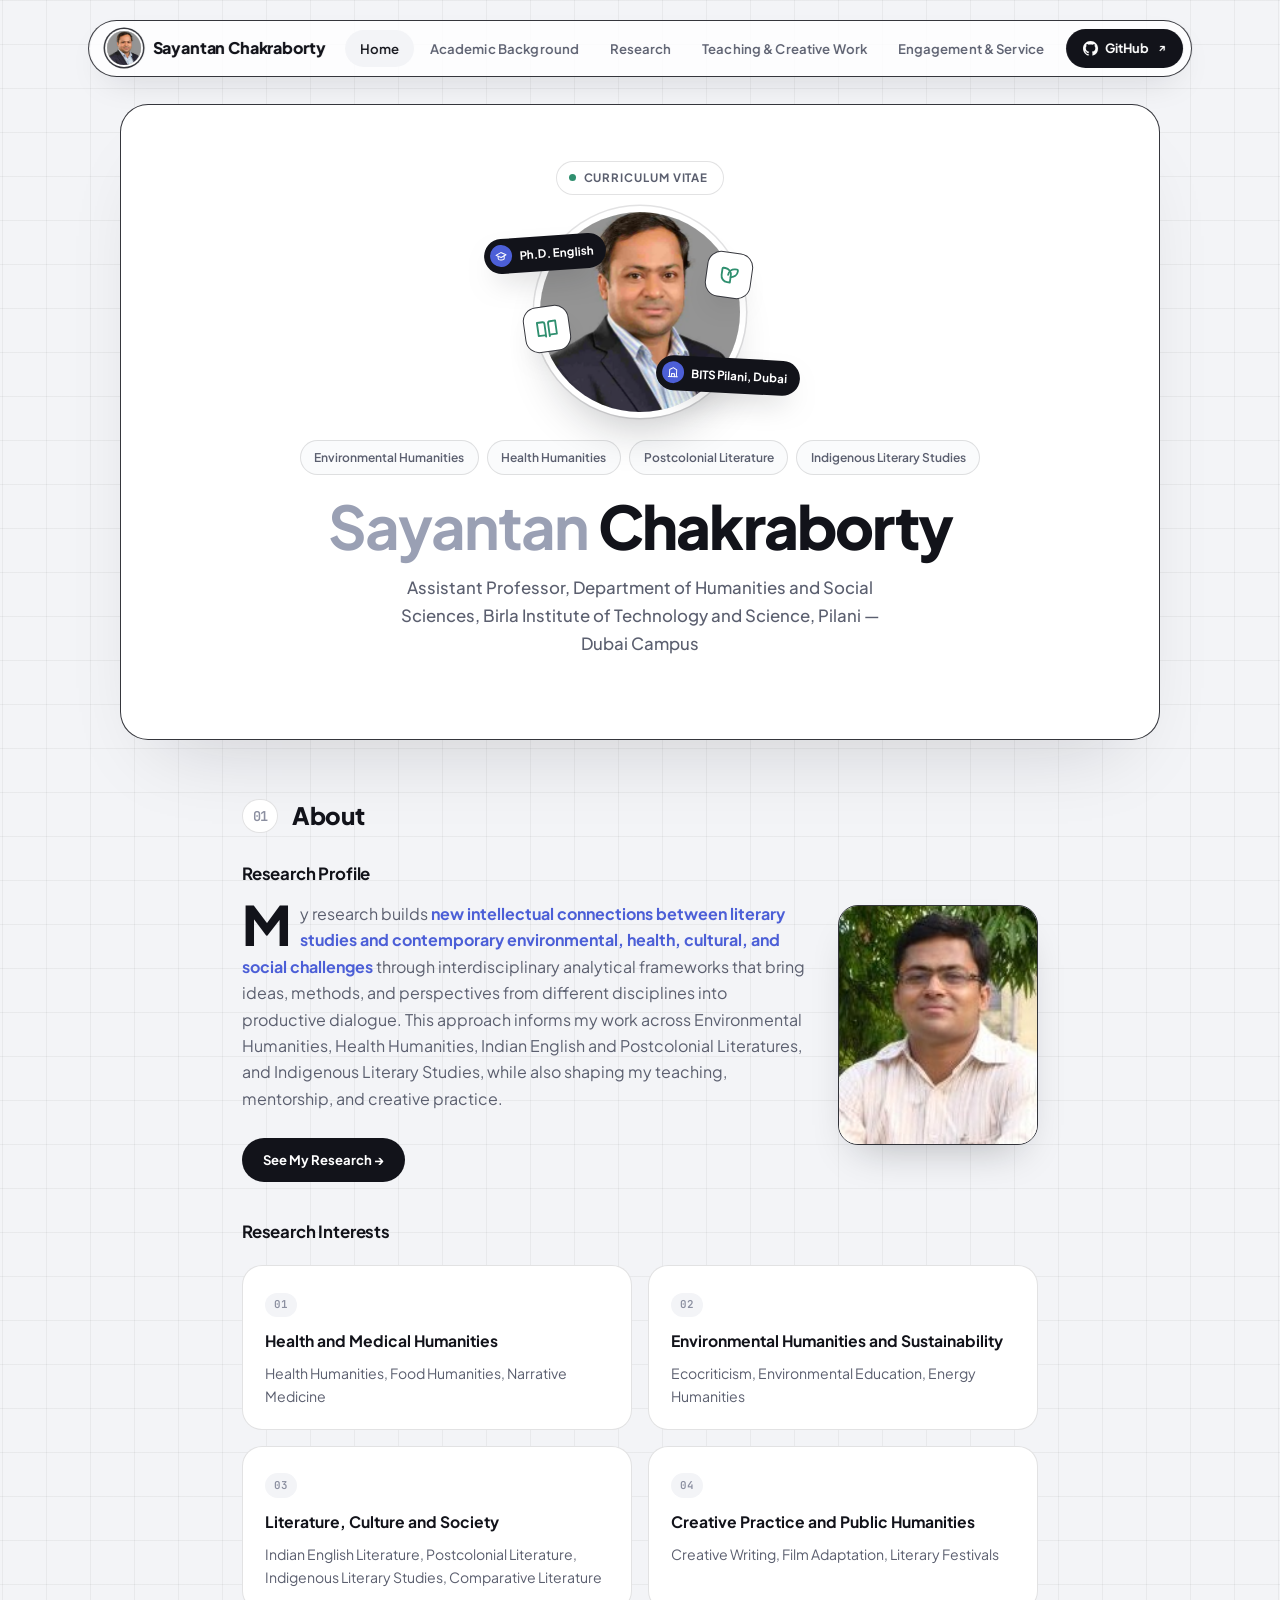
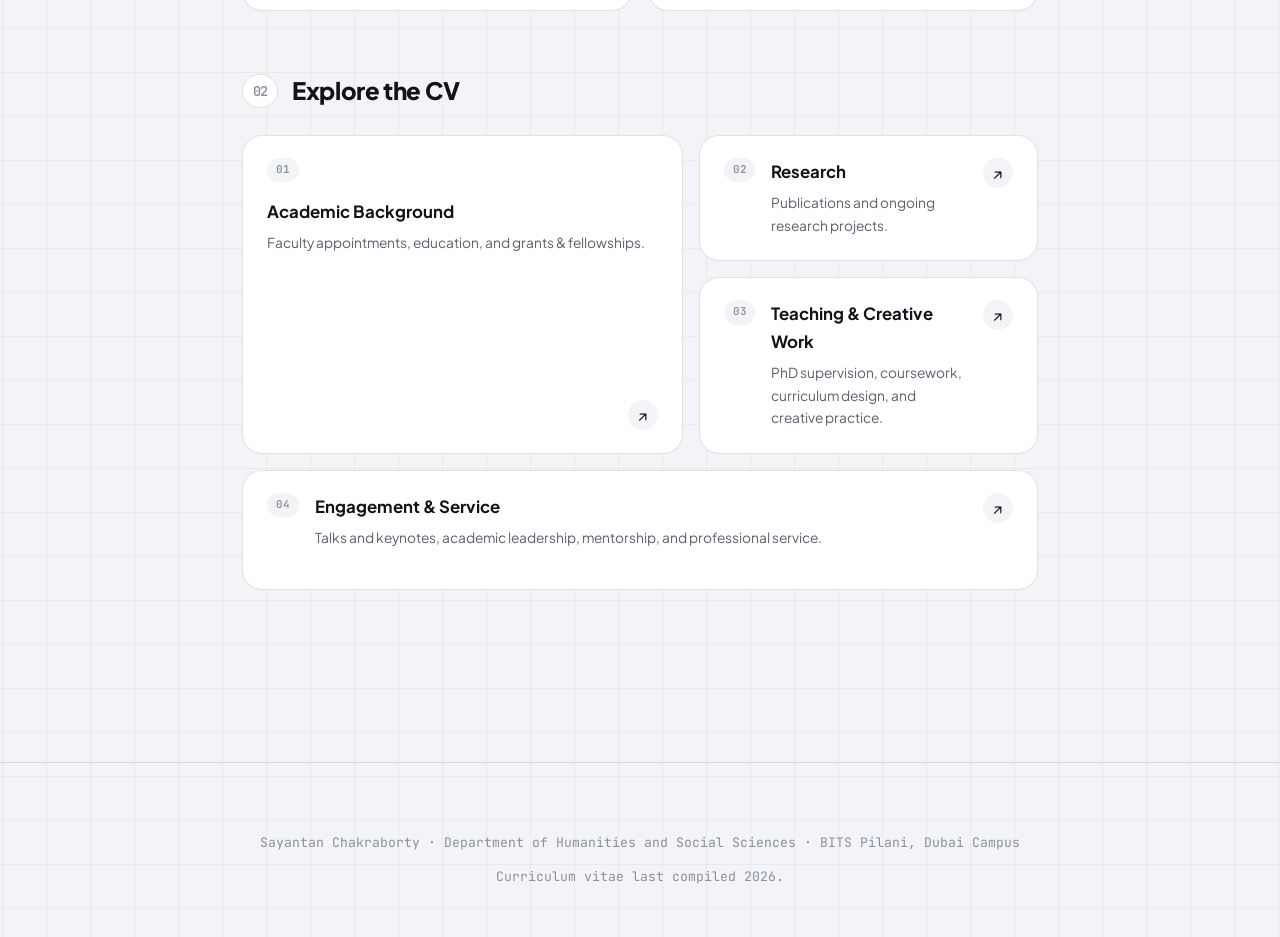
==== commit 9a70f4c6: "Re-skin site to match the modern portfolio template reference Bordered rounded card frames, pill nav" ====
--- a/index.html
+++ b/index.html
@@ -20,7 +20,7 @@
 <meta name="twitter:image" content="https://prashant-raghav1512.github.io/SayantanChakraborty/assets/sayantan-chakraborty.webp">
 <link rel="preconnect" href="https://fonts.googleapis.com">
 <link rel="preconnect" href="https://fonts.gstatic.com" crossorigin>
-<link href="https://fonts.googleapis.com/css2?family=Crimson+Pro:ital,wght@0,400;0,500;0,600;0,700;1,400&family=Atkinson+Hyperlegible:wght@400;700&family=JetBrains+Mono:wght@400;500&display=swap" rel="stylesheet">
+<link href="https://fonts.googleapis.com/css2?family=Plus+Jakarta+Sans:wght@400;500;600;700;800&family=JetBrains+Mono:wght@400;500;600&display=swap" rel="stylesheet">
 <link rel="stylesheet" href="styles.css">
 </head>
 <body>
@@ -40,6 +40,7 @@
       <a href="research.html" class="nav-link">Research</a>
       <a href="teaching.html" class="nav-link">Teaching &amp; Creative Work</a>
       <a href="engagement.html" class="nav-link">Engagement &amp; Service</a>
+      <a href="https://github.com/Prashant-Raghav1512/SayantanChakraborty" target="_blank" rel="noopener" class="nav-cta"><svg viewBox="0 0 16 16" fill="currentColor" aria-hidden="true"><path d="M8 0C3.58 0 0 3.58 0 8c0 3.54 2.29 6.53 5.47 7.59.4.07.55-.17.55-.38 0-.19-.01-.82-.01-1.49-2.01.37-2.53-.49-2.69-.94-.09-.23-.48-.94-.82-1.13-.28-.15-.68-.52-.01-.53.63-.01 1.08.58 1.23.82.72 1.21 1.87.87 2.33.66.07-.52.28-.87.51-1.07-1.78-.2-3.64-.89-3.64-3.95 0-.87.31-1.59.82-2.15-.08-.2-.36-1.02.08-2.12 0 0 .67-.21 2.2.82.64-.18 1.32-.27 2-.27.68 0 1.36.09 2 .27 1.53-1.04 2.2-.82 2.2-.82.44 1.1.16 1.92.08 2.12.51.56.82 1.27.82 2.15 0 3.07-1.87 3.75-3.65 3.95.29.25.54.73.54 1.48 0 1.07-.01 1.93-.01 2.2 0 .21.15.46.55.38A8.01 8.01 0 0 0 16 8c0-4.42-3.58-8-8-8z"/></svg>GitHub</a>
     </nav>
   </div>
 </header>
@@ -47,25 +48,41 @@
 <main class="page-content">
 
   <div class="hero-stage">
-    <div class="ghost-name" aria-hidden="true">Sayantan Chakraborty</div>
   <header class="hero">
     <div class="container">
       <div class="hero-inner">
-        <div class="hero-name-echo" aria-hidden="true">Chakraborty</div>
-        <div class="hero-text">
-          <p class="eyebrow">Curriculum Vitae</p>
-          <h1>Sayantan Chakraborty</h1>
-          <p class="hero-title">Assistant Professor, Department of Humanities and Social Sciences<br>
-          Birla Institute of Technology and Science, Pilani — Dubai Campus</p>
-          <div class="hero-tags">
-            <span>Environmental Humanities</span>
-            <span>Health Humanities</span>
-            <span>Postcolonial Literature</span>
-            <span>Indigenous Literary Studies</span>
+        <p class="eyebrow">Curriculum Vitae</p>
+
+        <div class="hero-photo-stack">
+          <div class="hero-tile tile-left" aria-hidden="true">
+            <svg viewBox="0 0 24 24" fill="none" stroke="currentColor" stroke-width="2" stroke-linecap="round" stroke-linejoin="round"><path d="M2 4h6a2 2 0 0 1 2 2v14a1.5 1.5 0 0 0-1.5-1.5H2z"/><path d="M22 4h-6a2 2 0 0 0-2 2v14a1.5 1.5 0 0 1 1.5-1.5H22z"/></svg>
+          </div>
+          <div class="hero-tile tile-right" aria-hidden="true">
+            <svg viewBox="0 0 24 24" fill="none" stroke="currentColor" stroke-width="2" stroke-linecap="round" stroke-linejoin="round"><path d="M11 20A7 7 0 0 1 4 13V6a1 1 0 0 1 1-1h2a7 7 0 0 1 7 7v8Z"/><path d="M11 12a7 7 0 0 1 7-7h2a1 1 0 0 1 1 1v1a7 7 0 0 1-7 7"/></svg>
+          </div>
+          <div class="hero-photo-wrap">
+            <img class="hero-photo" src="assets/sayantan-chakraborty.webp" alt="Portrait of Sayantan Chakraborty" width="200" height="200" decoding="async">
+          </div>
+          <div class="hero-badge badge-left">
+            <span class="hero-badge-icon"><svg viewBox="0 0 24 24" fill="none" stroke="currentColor" stroke-width="2" stroke-linecap="round" stroke-linejoin="round"><path d="M22 10L12 5 2 10l10 5 10-5Z"/><path d="M6 12v5c0 1.5 2.5 3 6 3s6-1.5 6-3v-5"/></svg></span>
+            Ph.D. English
+          </div>
+          <div class="hero-badge badge-right">
+            <span class="hero-badge-icon"><svg viewBox="0 0 24 24" fill="none" stroke="currentColor" stroke-width="2" stroke-linecap="round" stroke-linejoin="round"><path d="M3 21h18"/><path d="M5 21V7l7-4 7 4v14"/><path d="M9 21v-6h6v6"/></svg></span>
+            BITS Pilani, Dubai
           </div>
         </div>
-        <div class="hero-photo-wrap">
-          <img class="hero-photo" src="assets/sayantan-chakraborty.webp" alt="Portrait of Sayantan Chakraborty" width="190" height="190" decoding="async">
+
+        <div class="hero-tags">
+          <span>Environmental Humanities</span>
+          <span>Health Humanities</span>
+          <span>Postcolonial Literature</span>
+          <span>Indigenous Literary Studies</span>
+        </div>
+
+        <div class="hero-text">
+          <h1><span class="muted-word">Sayantan</span> Chakraborty</h1>
+          <p class="hero-title">Assistant Professor, Department of Humanities and Social Sciences, Birla Institute of Technology and Science, Pilani — Dubai Campus</p>
         </div>
       </div>
     </div>
--- a/styles.css
+++ b/styles.css
@@ -1,32 +1,32 @@
 :root {
-  --bg: #14161b;
-  --bg-elev: #1b1e25;
-  --bg-elev-2: #21242c;
-  --ink: #eae7dd;
-  --ink-soft: #b9b7ab;
-  --ink-faint: #8f8d80;
-  --line: rgba(255, 255, 255, 0.08);
-  --line-strong: rgba(255, 255, 255, 0.15);
-
-  --accent: #0f3d3e;
-  --accent-bright: #5fc9c4;
-  --accent-tint: #2f9d97;
-  --accent-soft: rgba(95, 201, 196, 0.12);
-  --accent-glow: rgba(95, 201, 196, 0.4);
-
-  --gold: #9c6a1e;
-  --gold-bright: #c2903c;
-  --gold-soft: rgba(194, 144, 60, 0.12);
-  --gold-glow-band: #e2b45f;
-
-  --band-1: #155251;
-  --band-2: #06201f;
-  --cream: #f6f2e7;
-  --cream-soft: rgba(246, 242, 231, 0.72);
-  --cream-line: rgba(246, 242, 231, 0.16);
-
-  --serif: 'Crimson Pro', Georgia, serif;
-  --sans: 'Atkinson Hyperlegible', -apple-system, BlinkMacSystemFont, 'Segoe UI', sans-serif;
+  --bg: #f3f4f7;
+  --grid-line: rgba(20, 22, 30, 0.05);
+  --card-bg: #ffffff;
+  --card-bg-soft: #fafbfc;
+  --ink: #12131a;
+  --ink-soft: #5b5f6f;
+  --ink-faint: #8b8fa0;
+  --ink-muted-heading: #9aa0b4;
+  --line: rgba(18, 19, 26, 0.12);
+  --line-strong: rgba(18, 19, 26, 0.85);
+
+  --accent: #4c5fd7;
+  --accent-bright: #5b6ef0;
+  --accent-soft: rgba(76, 95, 215, 0.08);
+  --accent-glow: rgba(76, 95, 215, 0.22);
+
+  --leaf: #2f8f6f;
+  --leaf-soft: rgba(47, 143, 111, 0.1);
+
+  --pill-dark: #12131a;
+  --pill-dark-ink: #ffffff;
+
+  --radius-card: 28px;
+  --radius-lg: 20px;
+  --radius-md: 14px;
+  --radius-pill: 999px;
+
+  --sans: 'Plus Jakarta Sans', -apple-system, BlinkMacSystemFont, 'Segoe UI', sans-serif;
   --mono: 'JetBrains Mono', ui-monospace, SFMono-Regular, monospace;
 }
 
@@ -41,14 +41,15 @@
 
 body {
   margin: 0;
-  background: var(--bg);
+  background-color: var(--bg);
   background-image:
-    radial-gradient(ellipse 900px 500px at 10% -10%, rgba(36, 64, 107, 0.07), transparent 60%),
-    radial-gradient(ellipse 700px 500px at 100% 0%, rgba(156, 106, 30, 0.05), transparent 60%);
-  background-attachment: fixed;
+    linear-gradient(var(--grid-line) 1px, transparent 1px),
+    linear-gradient(90deg, var(--grid-line) 1px, transparent 1px);
+  background-size: 44px 44px;
+  background-position: center top;
   color: var(--ink);
   font-family: var(--sans);
-  line-height: 1.7;
+  line-height: 1.65;
   font-size: 16px;
   -webkit-font-smoothing: antialiased;
   animation: page-fade-in 0.4s ease both;
@@ -60,25 +61,11 @@
   to { opacity: 1; }
 }
 
-/* film-grain texture overlay */
-body::before {
-  content: '';
-  position: fixed;
-  inset: 0;
-  z-index: 300;
-  pointer-events: none;
-  opacity: 0.035;
-  mix-blend-mode: overlay;
-  background-image: url("data:image/svg+xml,%3Csvg xmlns='http://www.w3.org/2000/svg' width='180' height='180'%3E%3Cfilter id='n'%3E%3CfeTurbulence type='fractalNoise' baseFrequency='0.85' numOctaves='2' stitchTiles='stitch'/%3E%3C/filter%3E%3Crect width='100%25' height='100%25' filter='url(%23n)'/%3E%3C/svg%3E");
-  background-size: 180px 180px;
-}
-
-a { color: var(--accent-bright); text-decoration: none; border-bottom: 1px solid transparent; }
-a:hover { border-bottom-color: var(--accent-bright); }
-
-/* keyboard focus */
+a { color: var(--accent); text-decoration: none; border-bottom: 1px solid transparent; }
+a:hover { border-bottom-color: var(--accent); }
+
 :focus-visible {
-  outline: 2px solid var(--accent-tint);
+  outline: 2px solid var(--accent);
   outline-offset: 3px;
   border-radius: 3px;
 }
@@ -88,10 +75,9 @@
   position: fixed;
   top: 0;
   left: 0;
-  height: 2px;
+  height: 3px;
   width: 0%;
-  background: linear-gradient(90deg, var(--gold-bright), var(--accent-tint));
-  box-shadow: 0 0 8px var(--accent-glow);
+  background: linear-gradient(90deg, var(--leaf), var(--accent));
   z-index: 200;
   transition: width 0.1s linear;
 }
@@ -101,35 +87,27 @@
   position: fixed;
   right: 1.75rem;
   bottom: 1.75rem;
-  width: 46px;
-  height: 46px;
-  border-radius: 50%;
-  border: 1px solid var(--line-strong);
-  background: var(--bg-elev);
-  color: var(--accent-bright);
+  width: 48px;
+  height: 48px;
+  border-radius: 50%;
+  border: 1.5px solid var(--line-strong);
+  background: var(--card-bg);
+  color: var(--ink);
   font-size: 1.1rem;
   cursor: pointer;
   display: flex;
   align-items: center;
   justify-content: center;
-  box-shadow: 0 12px 28px -10px rgba(27, 29, 22, 0.25);
+  box-shadow: 0 14px 30px -12px rgba(18, 19, 26, 0.25);
   opacity: 0;
   transform: translateY(10px);
   pointer-events: none;
-  transition: opacity 0.25s ease, transform 0.25s ease, border-color 0.2s ease, box-shadow 0.2s ease;
+  transition: opacity 0.25s ease, transform 0.25s ease, background 0.2s ease, color 0.2s ease;
   z-index: 90;
 }
 
-.back-to-top.visible {
-  opacity: 1;
-  transform: translateY(0);
-  pointer-events: auto;
-}
-
-.back-to-top:hover {
-  border-color: rgba(36, 64, 107, 0.4);
-  box-shadow: 0 16px 34px -10px rgba(36, 64, 107, 0.35);
-}
+.back-to-top.visible { opacity: 1; transform: translateY(0); pointer-events: auto; }
+.back-to-top:hover { background: var(--pill-dark); color: var(--pill-dark-ink); }
 
 a[target="_blank"]::after {
   content: '↗';
@@ -145,7 +123,7 @@
   padding: 0 2rem;
 }
 
-/* ---- Top Navigation: floating capsule ---- */
+/* ---- Top Navigation: light floating capsule ---- */
 .topbar {
   position: fixed;
   top: 1.25rem;
@@ -154,17 +132,17 @@
   z-index: 100;
   width: max-content;
   max-width: 94vw;
-  border-radius: 999px;
-  background: rgba(27, 30, 37, 0.68);
+  border-radius: var(--radius-pill);
+  background: rgba(255, 255, 255, 0.82);
   backdrop-filter: blur(18px) saturate(160%);
   -webkit-backdrop-filter: blur(18px) saturate(160%);
-  border: 1px solid var(--line-strong);
-  box-shadow: 0 16px 40px -18px rgba(0, 0, 0, 0.6), 0 0 0 1px rgba(255,255,255,0.03) inset;
+  border: 1.5px solid var(--line-strong);
+  box-shadow: 0 14px 36px -16px rgba(18, 19, 26, 0.18);
 }
 
 .topbar-inner {
   margin: 0 auto;
-  padding: 0.55rem 0.6rem 0.55rem 1.1rem;
+  padding: 0.5rem 0.5rem 0.5rem 1.15rem;
   display: flex;
   align-items: center;
   justify-content: space-between;
@@ -174,41 +152,44 @@
 .brand {
   display: flex;
   align-items: center;
-  gap: 0.75rem;
+  gap: 0.7rem;
   border-bottom: none;
   flex-shrink: 0;
 }
 
 .brand-photo {
-  width: 38px;
-  height: 38px;
+  width: 34px;
+  height: 34px;
   border-radius: 50%;
   object-fit: cover;
-  box-shadow: 0 0 0 1px var(--line-strong), 0 4px 14px rgba(36, 64, 107, 0.24);
+  box-shadow: 0 0 0 2px #fff, 0 0 0 3.5px var(--line-strong);
 }
 
 .brand-name {
-  font-family: var(--serif);
-  font-weight: 600;
-  font-size: 1.05rem;
+  font-family: var(--sans);
+  font-weight: 800;
+  font-size: 1rem;
   color: var(--ink);
-  letter-spacing: 0.01em;
-}
+  letter-spacing: -0.01em;
+}
+
+.brand-name .dot { color: var(--accent); }
 
 .main-nav {
   display: flex;
   flex-wrap: wrap;
-  gap: 0.15rem;
+  gap: 0.1rem;
   justify-content: flex-end;
+  align-items: center;
 }
 
 .nav-link {
   position: relative;
   display: block;
-  padding: 0.45rem 0.8rem;
-  border-radius: 6px;
+  padding: 0.5rem 0.9rem;
+  border-radius: var(--radius-pill);
   color: var(--ink-soft);
-  font-size: 0.83rem;
+  font-size: 0.82rem;
   font-weight: 600;
   letter-spacing: 0.01em;
   border-bottom: none;
@@ -216,32 +197,43 @@
   transition: background 0.2s ease, color 0.2s ease;
 }
 
-.nav-link:hover { background: var(--accent-soft); color: var(--accent-bright); }
-
-.nav-link.active {
-  color: var(--accent-bright);
-  background: var(--accent-soft);
-}
-
-.nav-link.active::after {
-  content: '';
-  position: absolute;
-  left: 0.8rem;
-  right: 0.8rem;
-  bottom: 1px;
-  height: 2px;
-  border-radius: 2px;
-  background: var(--accent-tint);
-  box-shadow: 0 0 8px var(--accent-glow);
+.nav-link:hover { background: var(--accent-soft); color: var(--accent); }
+
+.nav-link.active { color: var(--ink); background: var(--bg); }
+
+.nav-link.active::after { display: none; }
+
+.nav-cta {
+  display: inline-flex;
+  align-items: center;
+  gap: 0.45rem;
+  margin-left: 0.35rem;
+  padding: 0.55rem 1.05rem;
+  border-radius: var(--radius-pill);
+  background: var(--pill-dark);
+  color: var(--pill-dark-ink) !important;
+  font-size: 0.8rem;
+  font-weight: 700;
+  border-bottom: none !important;
+  white-space: nowrap;
+  transition: transform 0.2s ease, box-shadow 0.2s ease, background 0.2s ease;
+}
+
+.nav-cta svg { width: 15px; height: 15px; flex-shrink: 0; }
+
+.nav-cta:hover {
+  transform: translateY(-1px);
+  background: var(--accent);
+  box-shadow: 0 10px 24px -10px rgba(76, 95, 215, 0.55);
 }
 
 .nav-toggle {
   display: none;
-  width: 44px;
-  height: 44px;
-  border-radius: 50%;
-  border: 1px solid var(--line-strong);
-  background: var(--bg-elev);
+  width: 42px;
+  height: 42px;
+  border-radius: 50%;
+  border: 1.5px solid var(--line-strong);
+  background: var(--card-bg);
   cursor: pointer;
   align-items: center;
   justify-content: center;
@@ -249,266 +241,244 @@
   gap: 4px;
   flex-shrink: 0;
 }
-.nav-toggle span {
-  display: block;
-  width: 18px;
-  height: 2px;
-  background: var(--ink-soft);
-}
+.nav-toggle span { display: block; width: 18px; height: 2px; background: var(--ink); }
 
 /* ---- Page content ---- */
-.page-content {
-  padding: 0 0 6rem;
-  counter-reset: section;
-}
-
-/* Dateline eyebrow, slash-prefixed */
+.page-content { padding: 0 0 6rem; counter-reset: section; }
+
+/* pill eyebrow */
 .eyebrow {
-  display: flex;
-  align-items: center;
-  gap: 0.85rem;
+  display: inline-flex;
+  align-items: center;
+  gap: 0.5rem;
   text-transform: uppercase;
-  letter-spacing: 0.18em;
-  font-family: var(--mono);
-  font-size: 0.7rem;
-  color: var(--gold-bright);
-  font-weight: 500;
-  margin: 0 0 1.1rem;
+  letter-spacing: 0.08em;
+  font-family: var(--sans);
+  font-size: 0.72rem;
+  font-weight: 700;
+  color: var(--ink-soft);
+  background: var(--card-bg);
+  border: 1.5px solid var(--line);
+  padding: 0.4rem 0.9rem 0.4rem 0.7rem;
+  border-radius: var(--radius-pill);
+  margin: 0 0 1.5rem;
 }
 
 .eyebrow::before {
-  content: '// ';
-  opacity: 0.75;
-}
-
-.page-header .eyebrow,
-.hero .eyebrow {
-  justify-content: flex-start;
-  color: var(--gold-glow-band);
-}
-
-/* ---- Hero / Page-header: floating rounded card on the page bg ---- */
-.hero-stage {
-  position: relative;
-  padding: 6.5rem 0 0;
-  overflow: visible;
-}
-
-.ghost-name {
-  position: absolute;
-  top: 50%;
-  left: 50%;
-  transform: translate(-50%, -50%);
-  width: max-content;
-  max-width: none;
-  font-family: var(--serif);
-  font-weight: 700;
-  font-size: clamp(4.5rem, 13vw, 10.5rem);
-  letter-spacing: -0.02em;
-  line-height: 1;
-  color: rgba(36, 64, 107, 0.08);
-  white-space: nowrap;
-  pointer-events: none;
-  user-select: none;
-  z-index: 0;
-}
+  content: '';
+  width: 7px;
+  height: 7px;
+  border-radius: 50%;
+  background: var(--leaf);
+  flex-shrink: 0;
+}
+
+.page-header .eyebrow, .hero .eyebrow { margin-left: auto; margin-right: auto; }
+
+/* ---- Hero / Page-header: bordered card frame on grid bg ---- */
+.hero-stage { position: relative; padding: 6.5rem 0 0; }
+
+.ghost-name { display: none; }
 
 .hero, .page-header {
   position: relative;
-  z-index: 1;
-  width: min(1240px, 92vw);
+  width: min(1040px, 92vw);
   margin: 0 auto;
-  border-radius: 28px;
-  background:
-    repeating-linear-gradient(115deg, rgba(255,255,255,0.035) 0px, rgba(255,255,255,0.035) 1px, transparent 1px, transparent 34px),
-    radial-gradient(ellipse 900px 520px at 12% -25%, rgba(255,255,255,0.08), transparent 60%),
-    radial-gradient(ellipse 700px 500px at 105% 10%, rgba(226, 180, 95, 0.12), transparent 55%),
-    linear-gradient(160deg, var(--band-1) 0%, var(--band-2) 100%);
-  color: var(--cream);
-  border: 1px solid rgba(255, 255, 255, 0.1);
-  box-shadow: 0 32px 60px -28px rgba(20, 30, 20, 0.5);
+  border-radius: var(--radius-card);
+  background: var(--card-bg);
+  border: 1.5px solid var(--line-strong);
+  box-shadow: 0 40px 80px -40px rgba(18, 19, 26, 0.18);
   overflow: hidden;
 }
 
 .hero .container, .page-header .container {
+  max-width: 100%;
+  padding: 0 clamp(1.5rem, 5vw, 4rem);
+}
+
+.hero { padding: 3.5rem 0 4rem; margin-bottom: 3.5rem; text-align: center; }
+
+.hero-inner {
+  display: flex;
+  flex-direction: column;
+  align-items: center;
+}
+
+.hero-name-echo { display: none; }
+
+.hero-text { display: flex; flex-direction: column; align-items: center; width: 100%; }
+
+.hero-photo-stack {
   position: relative;
-  z-index: 1;
-  max-width: 100%;
-  padding: 0 clamp(1.5rem, 4vw, 3.5rem);
-}
-
-.hero {
-  padding: 2.75rem 0 2.5rem;
-  margin-bottom: 3rem;
-}
-
-.hero-inner {
+  width: 200px;
+  height: 200px;
+  margin: 0 auto 1.75rem;
+}
+
+.hero-photo-wrap {
   position: relative;
-  display: flex;
-  align-items: center;
-  justify-content: space-between;
-  gap: 3.5rem;
-}
-
-.hero-name-echo {
+  width: 200px;
+  height: 200px;
+  border-radius: 50%;
+  z-index: 2;
+}
+
+.hero-photo-wrap::before { display: none; }
+
+.hero-photo {
+  display: block;
+  width: 200px;
+  height: 200px;
+  border-radius: 50%;
+  object-fit: cover;
+  box-shadow: 0 0 0 6px var(--card-bg), 0 0 0 7.5px var(--line), 0 30px 50px -20px rgba(18, 19, 26, 0.3);
+}
+
+/* floating badge stickers either side of the photo */
+.hero-badge {
   position: absolute;
-  top: 50%;
-  left: -0.5rem;
-  transform: translateY(-50%);
-  font-family: var(--serif);
+  display: flex;
+  align-items: center;
+  gap: 0.45rem;
+  background: var(--pill-dark);
+  color: #fff;
+  font-size: 0.72rem;
   font-weight: 700;
-  font-size: clamp(3.5rem, 10vw, 8rem);
-  line-height: 1;
-  letter-spacing: -0.02em;
-  color: rgba(246, 242, 231, 0.05);
+  padding: 0.4rem 0.75rem 0.4rem 0.4rem;
+  border-radius: var(--radius-pill);
+  box-shadow: 0 14px 30px -14px rgba(18, 19, 26, 0.5);
+  z-index: 3;
   white-space: nowrap;
-  pointer-events: none;
-  user-select: none;
-  z-index: 0;
-}
-
-.hero-text { position: relative; flex: 1; min-width: 0; z-index: 1; }
+}
+
+.hero-badge-icon {
+  width: 22px;
+  height: 22px;
+  border-radius: 50%;
+  background: var(--accent);
+  display: flex;
+  align-items: center;
+  justify-content: center;
+  flex-shrink: 0;
+}
+.hero-badge-icon svg { width: 12px; height: 12px; color: #fff; }
+
+.hero-badge.badge-left { left: -3.5rem; top: 1.5rem; transform: rotate(-4deg); }
+.hero-badge.badge-right { right: -3.75rem; bottom: 1.25rem; transform: rotate(3deg); }
+
+.hero-tile {
+  position: absolute;
+  width: 46px;
+  height: 46px;
+  border-radius: var(--radius-md);
+  background: var(--card-bg);
+  border: 1.5px solid var(--line-strong);
+  display: flex;
+  align-items: center;
+  justify-content: center;
+  box-shadow: 0 16px 30px -16px rgba(18, 19, 26, 0.35);
+  z-index: 3;
+}
+.hero-tile svg { width: 22px; height: 22px; color: var(--leaf); }
+.hero-tile.tile-left { left: -1rem; bottom: 3.75rem; transform: rotate(-8deg); }
+.hero-tile.tile-right { right: -0.75rem; top: 2.5rem; transform: rotate(8deg); }
+
+.hero-tags {
+  display: flex;
+  flex-wrap: wrap;
+  gap: 0.5rem;
+  justify-content: center;
+  margin-bottom: 1.25rem;
+}
+
+.hero-tags span {
+  font-family: var(--sans);
+  font-size: 0.75rem;
+  font-weight: 600;
+  background: var(--card-bg-soft);
+  border: 1.5px solid var(--line);
+  color: var(--ink-soft);
+  padding: 0.4rem 0.85rem;
+  border-radius: var(--radius-pill);
+}
 
 .hero h1 {
-  font-family: var(--serif);
-  font-size: clamp(3rem, 6.4vw, 4.75rem);
-  font-weight: 600;
-  margin: 0 0 1rem;
-  letter-spacing: -0.02em;
-  color: var(--cream);
-  line-height: 1.02;
-}
+  font-family: var(--sans);
+  font-size: clamp(2.6rem, 6vw, 3.75rem);
+  font-weight: 800;
+  margin: 0 0 1.1rem;
+  letter-spacing: -0.03em;
+  color: var(--ink);
+  line-height: 1.03;
+}
+
+.hero h1 .muted-word { color: var(--ink-muted-heading); font-weight: 700; }
 
 .hero-title {
-  color: var(--cream-soft);
-  font-size: 1.15rem;
-  margin: 0 0 2rem;
-  max-width: 560px;
-  font-family: var(--serif);
-  font-style: italic;
-}
-
-.hero-tags {
-  display: flex;
-  flex-wrap: wrap;
-  gap: 0.6rem;
-}
-
-.hero-tags span {
-  font-family: var(--mono);
-  font-size: 0.7rem;
-  text-transform: uppercase;
-  letter-spacing: 0.04em;
-  background: rgba(255, 255, 255, 0.08);
-  border: 1px solid var(--cream-line);
-  color: var(--cream);
-  padding: 0.45rem 0.85rem;
-  border-radius: 4px;
+  color: var(--ink-soft);
+  font-size: 1.05rem;
+  margin: 0 auto;
+  max-width: 480px;
+  font-family: var(--sans);
   font-weight: 500;
 }
 
-.hero-photo-wrap {
-  flex-shrink: 0;
-  position: relative;
-  z-index: 1;
-  width: 220px;
-  height: 220px;
-  transform: rotate(-3deg);
-  transition: transform 0.4s cubic-bezier(0.16, 1, 0.3, 1);
-}
-
-.hero:hover .hero-photo-wrap {
-  transform: rotate(0deg) scale(1.03);
-}
-
-.hero-photo-wrap::before {
-  content: '';
-  position: absolute;
-  top: 16px;
-  left: 16px;
-  width: 100%;
-  height: 100%;
-  border: 1.5px solid var(--gold-glow-band);
-  border-radius: 18px;
-  z-index: 0;
-  opacity: 0.7;
-}
-
-.hero-photo {
-  position: relative;
-  display: block;
-  width: 220px;
-  height: 220px;
-  border-radius: 16px;
-  object-fit: cover;
-  box-shadow: 0 0 0 1px rgba(255,255,255,0.15), 0 28px 56px -20px rgba(0, 0, 0, 0.6);
-  z-index: 1;
-}
-
-.page-header {
-  padding: 2.25rem 0 2rem;
-  margin-bottom: 2.75rem;
-}
+.page-header { padding: 3rem 0 3rem; margin-bottom: 3rem; text-align: center; }
 
 .page-header h1 {
-  font-family: var(--serif);
-  font-size: clamp(2.25rem, 4.4vw, 3.25rem);
-  font-weight: 600;
-  margin: 0 0 0.9rem;
-  color: var(--cream);
-  letter-spacing: -0.015em;
-}
+  font-family: var(--sans);
+  font-size: clamp(2.1rem, 4.4vw, 2.9rem);
+  font-weight: 800;
+  margin: 0 0 0.85rem;
+  color: var(--ink);
+  letter-spacing: -0.025em;
+}
+
+.page-header h1 .muted-word { color: var(--ink-muted-heading); }
 
 .page-header .lede {
-  color: var(--cream-soft);
-  max-width: 620px;
-  margin: 0;
-  font-size: 1.1rem;
-  font-family: var(--serif);
-  font-style: italic;
-}
-
-/* ---- Sections with numbered headings ---- */
-.section {
-  padding: 0 0 3.75rem;
-  counter-increment: section;
-}
+  color: var(--ink-soft);
+  max-width: 520px;
+  margin: 0 auto;
+  font-size: 1.02rem;
+  font-family: var(--sans);
+  font-weight: 500;
+}
+
+/* ---- Sections ---- */
+.section { padding: 0 0 3.75rem; counter-increment: section; }
 
 .section > h2 {
   display: flex;
   align-items: center;
-  gap: 1rem;
-  font-family: var(--serif);
-  font-size: 1.6rem;
-  font-weight: 600;
+  gap: 0.85rem;
+  font-family: var(--sans);
+  font-size: 1.5rem;
+  font-weight: 800;
   margin: 0 0 1.5rem;
   color: var(--ink);
+  letter-spacing: -0.015em;
 }
 
 .section > h2::before {
   content: counter(section, decimal-leading-zero);
-  font-family: var(--sans);
-  font-size: 2.5rem;
+  font-family: var(--mono);
+  font-size: 0.85rem;
+  font-weight: 600;
+  color: var(--ink-faint);
+  background: var(--card-bg);
+  border: 1.5px solid var(--line);
+  border-radius: var(--radius-pill);
+  padding: 0.3rem 0.6rem;
+}
+
+.sub {
+  font-family: var(--sans);
+  font-size: 1.05rem;
   font-weight: 700;
-  line-height: 1;
-  color: transparent;
-  -webkit-text-stroke: 1.5px var(--gold-bright);
-  text-stroke: 1.5px var(--gold-bright);
-  letter-spacing: -0.02em;
-  opacity: 0.85;
-}
-
-@supports not (-webkit-text-stroke: 1px black) {
-  .section > h2::before { color: var(--gold-bright); }
-}
-
-.sub {
-  font-family: var(--serif);
-  font-size: 1.15rem;
-  font-weight: 600;
-  color: var(--accent-bright);
+  color: var(--ink);
   margin: 2.25rem 0 0.85rem;
-  letter-spacing: 0.01em;
+  letter-spacing: -0.01em;
 }
 
 .section > .sub:first-of-type,
@@ -517,26 +487,19 @@
 .section p, .page-content p { color: var(--ink-soft); margin: 0 0 1.1rem; }
 .section p:last-child { margin-bottom: 0; }
 
-.about-photo {
-  float: right;
-  margin: 0.25rem 0 1rem 1.75rem;
-  width: 220px;
-}
+.about-photo { float: right; margin: 0.25rem 0 1rem 1.75rem; width: 200px; }
 
 .about-photo img {
   display: block;
   width: 100%;
-  height: 260px;
+  height: 240px;
   object-fit: cover;
-  border-radius: 10px;
-  box-shadow: 0 0 0 1px var(--line-strong), 0 20px 40px -18px rgba(36, 64, 107, 0.35);
-}
-
-/* inline highlighted phrase within body text */
-.hl {
-  color: var(--accent-bright);
-  font-weight: 600;
-}
+  border-radius: var(--radius-lg);
+  border: 1.5px solid var(--line-strong);
+  box-shadow: 0 20px 40px -20px rgba(18, 19, 26, 0.3);
+}
+
+.hl { color: var(--accent); font-weight: 700; }
 
 /* pill CTA button */
 .cta-pill {
@@ -544,31 +507,25 @@
   align-items: center;
   gap: 0.5rem;
   margin-top: 0.5rem;
-  padding: 0.7rem 1.4rem;
-  border: 1px solid var(--line-strong);
-  border-radius: 999px;
-  font-family: var(--mono);
-  font-size: 0.78rem;
-  text-transform: uppercase;
-  letter-spacing: 0.06em;
-  color: var(--accent-bright);
-  background: var(--bg-elev);
-  border-bottom: 1px solid var(--line-strong);
-  transition: border-color 0.2s ease, background 0.2s ease, transform 0.2s ease, box-shadow 0.2s ease;
+  padding: 0.7rem 1.3rem;
+  border-radius: var(--radius-pill);
+  font-family: var(--sans);
+  font-size: 0.82rem;
+  font-weight: 700;
+  color: #fff;
+  background: var(--pill-dark);
+  border-bottom: none;
+  transition: background 0.2s ease, transform 0.2s ease, box-shadow 0.2s ease;
 }
 
 .cta-pill:hover {
-  border-color: var(--accent-tint);
-  background: var(--accent-soft);
+  background: var(--accent);
   transform: translateY(-2px);
-  box-shadow: 0 14px 30px -16px rgba(36, 64, 107, 0.4);
-}
-
-/* clean row-table list (journals, awards, etc.) */
-.row-list {
-  border-top: 1px solid var(--line);
-  margin: 0;
-}
+  box-shadow: 0 16px 32px -14px rgba(76, 95, 215, 0.5);
+}
+
+/* row-table list */
+.row-list { border-top: 1.5px solid var(--line); margin: 0; }
 
 .row-list-item {
   display: flex;
@@ -576,111 +533,86 @@
   justify-content: space-between;
   gap: 1rem;
   padding: 0.95rem 0.5rem;
-  border-bottom: 1px solid var(--line);
+  border-bottom: 1.5px solid var(--line);
   transition: background 0.2s ease, padding-left 0.2s ease;
 }
 
-.row-list-item:hover {
-  background: var(--bg-elev-2);
-  padding-left: 0.85rem;
-}
-
-.row-name {
-  font-family: var(--serif);
-  font-size: 1rem;
-  color: var(--ink);
-}
+.row-list-item:hover { background: var(--card-bg-soft); padding-left: 0.85rem; }
+
+.row-name { font-family: var(--sans); font-weight: 600; font-size: 1rem; color: var(--ink); }
 
 .row-index {
   font-family: var(--mono);
-  font-size: 0.78rem;
-  color: var(--gold-bright);
+  font-size: 0.75rem;
+  color: var(--ink-faint);
   flex-shrink: 0;
 }
 
-/* drop cap for opening paragraph */
+/* drop cap */
 .lede-drop::first-letter {
-  font-family: var(--serif);
-  font-size: 3.6rem;
-  font-weight: 600;
+  font-family: var(--sans);
+  font-size: 3.4rem;
+  font-weight: 800;
   float: left;
   line-height: 0.8;
   padding: 0.1rem 0.5rem 0 0;
-  color: var(--accent-bright);
+  color: var(--ink);
 }
 
 .muted { color: var(--ink-faint); font-size: 0.92rem; }
 
 .label-inline {
-  font-family: var(--mono);
-  font-weight: 500;
+  font-family: var(--sans);
+  font-weight: 700;
   font-size: 0.72rem;
-  color: var(--gold-bright);
+  color: var(--ink-soft);
   margin: 1.4rem 0 0.6rem;
   text-transform: uppercase;
-  letter-spacing: 0.1em;
-}
-
-.divider {
-  border: none;
-  border-top: 1px solid var(--line);
-  margin: 0 0 3.75rem;
-}
+  letter-spacing: 0.08em;
+}
+
+.divider { border: none; border-top: 1.5px solid var(--line); margin: 0 0 3.75rem; }
 
 /* interest grid */
-.interest-grid {
-  display: grid;
-  grid-template-columns: 1fr 1fr;
-  gap: 1.1rem;
-  margin-top: 1.25rem;
-}
+.interest-grid { display: grid; grid-template-columns: 1fr 1fr; gap: 1rem; margin-top: 1.25rem; }
 
 .interest-card {
   position: relative;
-  background: var(--bg-elev);
-  border: 1px solid var(--line);
-  border-top: 2px solid var(--line);
-  border-radius: 10px;
+  background: var(--card-bg);
+  border: 1.5px solid var(--line);
+  border-radius: var(--radius-lg);
   padding: 1.4rem 1.4rem 1.3rem;
   transition: border-color 0.25s ease, box-shadow 0.25s ease, transform 0.25s ease;
 }
 
 .interest-card::before {
   content: attr(data-index);
-  display: block;
+  display: inline-block;
   font-family: var(--mono);
-  font-size: 0.7rem;
-  color: var(--gold-bright);
-  letter-spacing: 0.05em;
-  margin-bottom: 0.6rem;
+  font-size: 0.68rem;
+  font-weight: 600;
+  color: var(--ink-faint);
+  background: var(--bg);
+  border-radius: var(--radius-pill);
+  padding: 0.2rem 0.55rem;
+  margin-bottom: 0.7rem;
 }
 
 .interest-card:hover {
-  border-top-color: var(--accent-tint);
-  box-shadow: 0 0 0 1px rgba(36, 64, 107, 0.06), 0 16px 34px -14px rgba(36, 64, 107, 0.3);
+  border-color: var(--line-strong);
+  box-shadow: 0 20px 40px -20px rgba(18, 19, 26, 0.25);
   transform: translateY(-3px);
 }
 
-.interest-card h4 {
-  margin: 0 0 0.5rem;
-  font-size: 1rem;
-  font-family: var(--serif);
-  font-weight: 600;
-  color: var(--ink);
-}
-
-.interest-card p {
-  margin: 0;
-  font-size: 0.89rem;
-  color: var(--ink-soft);
-}
-
-/* quick links (home page) — asymmetric bento */
+.interest-card h4 { margin: 0 0 0.5rem; font-size: 0.98rem; font-family: var(--sans); font-weight: 700; color: var(--ink); }
+.interest-card p { margin: 0; font-size: 0.88rem; color: var(--ink-soft); }
+
+/* quick links — bento */
 .quicklinks {
   display: grid;
   grid-template-columns: 1.3fr 1fr;
   grid-auto-rows: minmax(120px, auto);
-  gap: 1.1rem;
+  gap: 1rem;
   margin-top: 1.25rem;
 }
 
@@ -694,88 +626,77 @@
   align-items: flex-start;
   justify-content: space-between;
   gap: 1rem;
-  background: var(--bg-elev);
-  border: 1px solid var(--line);
-  border-radius: 10px;
+  background: var(--card-bg);
+  border: 1.5px solid var(--line);
+  border-radius: var(--radius-lg);
   padding: 1.4rem 1.5rem;
   transition: border-color 0.25s ease, transform 0.25s ease, box-shadow 0.25s ease;
 }
 
-.quicklinks .quicklink-card:nth-child(1) {
-  flex-direction: column;
-  justify-content: space-between;
-}
+.quicklinks .quicklink-card:nth-child(1) { flex-direction: column; justify-content: space-between; }
 .quicklinks .quicklink-card:nth-child(1) .quicklink-arrow { align-self: flex-end; }
 
 .quicklink-card:hover {
-  border-color: rgba(36, 64, 107, 0.35);
+  border-color: var(--line-strong);
   transform: translateY(-3px);
-  box-shadow: 0 20px 42px -16px rgba(36, 64, 107, 0.32);
+  box-shadow: 0 22px 44px -20px rgba(18, 19, 26, 0.25);
 }
 
 .quicklink-card::before {
   content: attr(data-index);
   font-family: var(--mono);
-  font-size: 0.7rem;
-  color: var(--gold-bright);
-  letter-spacing: 0.05em;
+  font-size: 0.68rem;
+  font-weight: 600;
+  color: var(--ink-faint);
+  background: var(--bg);
+  border-radius: var(--radius-pill);
+  padding: 0.2rem 0.55rem;
   flex-shrink: 0;
-  padding-top: 0.15rem;
 }
 
 .quicklink-body { flex: 1; }
-
-.quicklink-card h3 {
-  font-family: var(--serif);
-  font-weight: 600;
-  font-size: 1.1rem;
-  margin: 0 0 0.4rem;
-  color: var(--ink);
-}
-
-.quicklink-card p {
-  margin: 0;
-  font-size: 0.87rem;
-  color: var(--ink-soft);
-}
+.quicklink-card h3 { font-family: var(--sans); font-weight: 700; font-size: 1.05rem; margin: 0 0 0.4rem; color: var(--ink); }
+.quicklink-card p { margin: 0; font-size: 0.86rem; color: var(--ink-soft); }
 
 .quicklink-arrow {
   flex-shrink: 0;
-  color: var(--accent-tint);
-  font-size: 1.1rem;
-  transition: transform 0.25s ease;
-}
-
-.quicklink-card:hover .quicklink-arrow { transform: translate(3px, -3px); }
+  width: 30px;
+  height: 30px;
+  border-radius: 50%;
+  background: var(--bg);
+  color: var(--ink);
+  font-size: 1rem;
+  display: flex;
+  align-items: center;
+  justify-content: center;
+  transition: transform 0.25s ease, background 0.2s ease, color 0.2s ease;
+}
+
+.quicklink-card:hover .quicklink-arrow { transform: translate(2px, -2px); background: var(--pill-dark); color: #fff; }
 
 /* timeline */
-.timeline {
-  list-style: none;
-  margin: 0;
-  padding: 0;
-  border-left: 1px solid var(--line-strong);
-}
+.timeline { list-style: none; margin: 0; padding: 0; border-left: 1.5px solid var(--line); }
 
 .timeline li {
   position: relative;
   padding: 0.15rem 0 1.4rem 1.7rem;
-  margin-left: -1px;
-  border-radius: 6px;
+  margin-left: -1.5px;
+  border-radius: var(--radius-md);
   transition: background 0.2s ease;
 }
 
-.timeline li:hover { background: var(--accent-soft); }
+.timeline li:hover { background: var(--card-bg-soft); }
 
 .timeline li::before {
   content: '';
   position: absolute;
-  left: -5px;
+  left: -5.5px;
   top: 0.55rem;
   width: 9px;
   height: 9px;
   border-radius: 50%;
-  background: var(--accent-tint);
-  box-shadow: 0 0 10px 2px var(--accent-glow);
+  background: var(--accent);
+  box-shadow: 0 0 0 3px var(--accent-soft);
 }
 
 .timeline li:last-child { padding-bottom: 0.15rem; }
@@ -783,9 +704,9 @@
 .tl-date {
   display: block;
   font-family: var(--mono);
-  font-size: 0.74rem;
-  color: var(--gold-bright);
-  font-weight: 500;
+  font-size: 0.72rem;
+  color: var(--ink-faint);
+  font-weight: 600;
   margin-bottom: 0.3rem;
   letter-spacing: 0.02em;
 }
@@ -794,24 +715,18 @@
 .tl-body strong { color: var(--ink); }
 
 /* lists */
-.pub-list, .plain-list {
-  padding-left: 0;
-  list-style: none;
-  color: var(--ink-soft);
-  margin: 0;
-  counter-reset: pub;
-}
+.pub-list, .plain-list { padding-left: 0; list-style: none; color: var(--ink-soft); margin: 0; counter-reset: pub; }
 
 .pub-list li {
   counter-increment: pub;
   position: relative;
   padding: 0.7rem 0.5rem 0.7rem 2.4rem;
   margin-bottom: 0.15rem;
-  border-radius: 8px;
+  border-radius: var(--radius-md);
   transition: background 0.2s ease;
 }
 
-.pub-list li:hover { background: var(--bg-elev-2); }
+.pub-list li:hover { background: var(--card-bg-soft); }
 
 .pub-list li::before {
   content: counter(pub, decimal-leading-zero);
@@ -819,22 +734,13 @@
   left: 0.4rem;
   top: 0.72rem;
   font-family: var(--mono);
-  font-size: 0.72rem;
-  color: var(--gold-bright);
-}
-
-.plain-list {
-  padding-left: 1.3rem;
-}
-
-.plain-list li {
-  list-style: disc;
-  margin-bottom: 1rem;
-  padding-left: 0.35rem;
-}
-
+  font-size: 0.7rem;
+  color: var(--ink-faint);
+}
+
+.plain-list { padding-left: 1.3rem; }
+.plain-list li { list-style: disc; margin-bottom: 1rem; padding-left: 0.35rem; }
 .plain-list li strong { color: var(--ink); }
-
 .plain-list.compact li { margin-bottom: 0.6rem; }
 
 .pub-list .note {
@@ -848,52 +754,34 @@
 /* project cards */
 .proj-card {
   position: relative;
-  background: var(--bg-elev);
-  border: 1px solid var(--line);
-  border-left: 3px solid var(--accent-tint);
-  border-radius: 8px;
+  background: var(--card-bg);
+  border: 1.5px solid var(--line);
+  border-radius: var(--radius-lg);
   padding: 1.4rem 1.6rem;
-  margin-bottom: 1.3rem;
-  transition: box-shadow 0.25s ease, transform 0.2s ease;
-}
-.proj-card:hover {
-  box-shadow: 0 16px 34px -16px rgba(36, 64, 107, 0.28);
-  transform: translateX(2px);
-}
+  margin-bottom: 1.15rem;
+  transition: box-shadow 0.25s ease, transform 0.2s ease, border-color 0.2s ease;
+}
+.proj-card:hover { border-color: var(--line-strong); box-shadow: 0 20px 40px -20px rgba(18, 19, 26, 0.25); transform: translateY(-2px); }
 .proj-card:last-child { margin-bottom: 0; }
 
 .proj-tag {
   display: inline-block;
-  font-family: var(--mono);
+  font-family: var(--sans);
   font-size: 0.68rem;
   text-transform: uppercase;
-  letter-spacing: 0.08em;
-  font-weight: 500;
-  color: var(--gold-bright);
-  background: var(--gold-soft);
-  border: 1px solid rgba(156, 106, 30, 0.22);
-  padding: 0.25rem 0.6rem;
-  border-radius: 4px;
+  letter-spacing: 0.06em;
+  font-weight: 700;
+  color: var(--leaf);
+  background: var(--leaf-soft);
+  padding: 0.28rem 0.65rem;
+  border-radius: var(--radius-pill);
   margin-bottom: 0.75rem;
 }
 
-.proj-card h3 {
-  font-family: var(--serif);
-  font-weight: 600;
-  font-size: 1.15rem;
-  margin: 0 0 0.55rem;
-  color: var(--ink);
-}
-
+.proj-card h3 { font-family: var(--sans); font-weight: 700; font-size: 1.1rem; margin: 0 0 0.55rem; color: var(--ink); }
 .proj-card p { margin: 0; }
 
-/* two column */
-.two-col {
-  display: grid;
-  grid-template-columns: 1fr 1fr;
-  gap: 2.25rem;
-  margin-top: 1.1rem;
-}
+.two-col { display: grid; grid-template-columns: 1fr 1fr; gap: 2.25rem; margin-top: 1.1rem; }
 
 /* footer */
 .site-footer {
@@ -902,26 +790,18 @@
   color: var(--ink-faint);
   font-size: 0.82rem;
   font-family: var(--mono);
-  border-top: 1px solid var(--line);
+  border-top: 1.5px solid var(--line);
   margin-top: 1rem;
 }
 .footer-note { margin-top: 0.35rem; }
 
-/* scroll reveal (progressive enhancement, JS-driven) */
-.reveal-pending {
-  opacity: 0;
-  transform: translateY(14px);
-  transition: opacity 0.5s ease, transform 0.5s ease;
-}
-.reveal-visible {
-  opacity: 1;
-  transform: translateY(0);
-}
-
-/* selection */
-::selection { background: rgba(36, 64, 107, 0.18); color: var(--ink); }
-
-/* cursor glow (pointer:fine only, JS-driven) */
+/* scroll reveal */
+.reveal-pending { opacity: 0; transform: translateY(14px); transition: opacity 0.5s ease, transform 0.5s ease; }
+.reveal-visible { opacity: 1; transform: translateY(0); }
+
+::selection { background: var(--accent-glow); color: var(--ink); }
+
+/* cursor glow */
 .cursor-glow {
   position: fixed;
   top: 0;
@@ -939,27 +819,26 @@
 .cursor-glow.active { opacity: 1; }
 .cursor-glow.hovering { width: 52px; height: 52px; }
 
-@media (pointer: coarse) {
-  .cursor-glow { display: none; }
-}
+@media (pointer: coarse) { .cursor-glow { display: none; } }
 
 /* sticky in-page contents sidebar */
 .page-toc {
   display: none;
   position: fixed;
   top: 8.5rem;
-  left: calc((100vw - 1240px) / 2 - 216px);
+  left: calc((100vw - 1040px) / 2 - 216px);
   width: 180px;
   max-height: calc(100vh - 11rem);
   overflow-y: auto;
 }
 
 .page-toc-label {
-  font-family: var(--mono);
+  font-family: var(--sans);
   font-size: 0.68rem;
+  font-weight: 700;
   text-transform: uppercase;
-  letter-spacing: 0.12em;
-  color: var(--gold-bright);
+  letter-spacing: 0.1em;
+  color: var(--ink-faint);
   margin: 0 0 0.85rem;
   padding-left: 0.75rem;
 }
@@ -967,9 +846,10 @@
 .page-toc a {
   display: block;
   padding: 0.4rem 0 0.4rem 0.75rem;
-  border-left: 2px solid var(--line);
-  font-family: var(--mono);
+  border-left: 1.5px solid var(--line);
+  font-family: var(--sans);
   font-size: 0.78rem;
+  font-weight: 600;
   color: var(--ink-faint);
   border-bottom: none;
   line-height: 1.4;
@@ -977,15 +857,9 @@
 }
 
 .page-toc a:hover { color: var(--ink); border-left-color: var(--line-strong); }
-
-.page-toc a.active {
-  color: var(--accent-bright);
-  border-left-color: var(--accent-tint);
-}
-
-@media (min-width: 1720px) {
-  .page-toc { display: block; }
-}
+.page-toc a.active { color: var(--accent); border-left-color: var(--accent); }
+
+@media (min-width: 1520px) { .page-toc { display: block; } }
 
 /* responsive */
 @media (max-width: 900px) {
@@ -995,31 +869,29 @@
     left: 50%;
     transform: translateX(-50%);
     width: min(90vw, 320px);
-    background: rgba(20, 22, 27, 0.98);
+    background: rgba(255, 255, 255, 0.98);
     backdrop-filter: blur(14px);
-    border: 1px solid var(--line-strong);
+    border: 1.5px solid var(--line-strong);
     border-radius: 20px;
     flex-direction: column;
     padding: 0.6rem;
     display: none;
-    box-shadow: 0 16px 32px rgba(0,0,0,0.5);
+    box-shadow: 0 16px 32px rgba(18, 19, 26, 0.18);
   }
   .main-nav.open { display: flex; }
   .nav-link { padding: 0.8rem 0.6rem; }
+  .nav-cta { margin: 0.35rem 0 0; justify-content: center; }
   .nav-toggle { display: flex; }
   .topbar-inner { position: relative; }
   .interest-grid, .two-col, .quicklinks { grid-template-columns: 1fr; }
   .quicklinks .quicklink-card { grid-column: auto !important; grid-row: auto !important; }
   .container { padding: 0 1.25rem; }
-  .hero-inner { flex-direction: column-reverse; text-align: center; gap: 2rem; }
   .hero-tags { justify-content: center; }
-  .hero .eyebrow, .page-header .eyebrow { justify-content: center; }
   .lede-drop::first-letter { font-size: 2.6rem; }
-  .about-photo { float: none; width: 100%; max-width: 280px; margin: 0 auto 1.5rem; }
-  .ghost-name, .hero-name-echo { display: none; }
-  .hero, .page-header { width: 94vw; border-radius: 20px; }
+  .about-photo { float: none; width: 100%; max-width: 260px; margin: 0 auto 1.5rem; }
+  .hero, .page-header { width: 94vw; border-radius: 22px; }
   .hero-stage { padding-top: 5.5rem; }
-  .section > h2::before { font-size: 1.7rem; }
+  .hero-badge, .hero-tile { display: none; }
   .row-list-item { flex-direction: column; align-items: flex-start; gap: 0.25rem; }
   .page-toc { display: none !important; }
   .cursor-glow { display: none; }
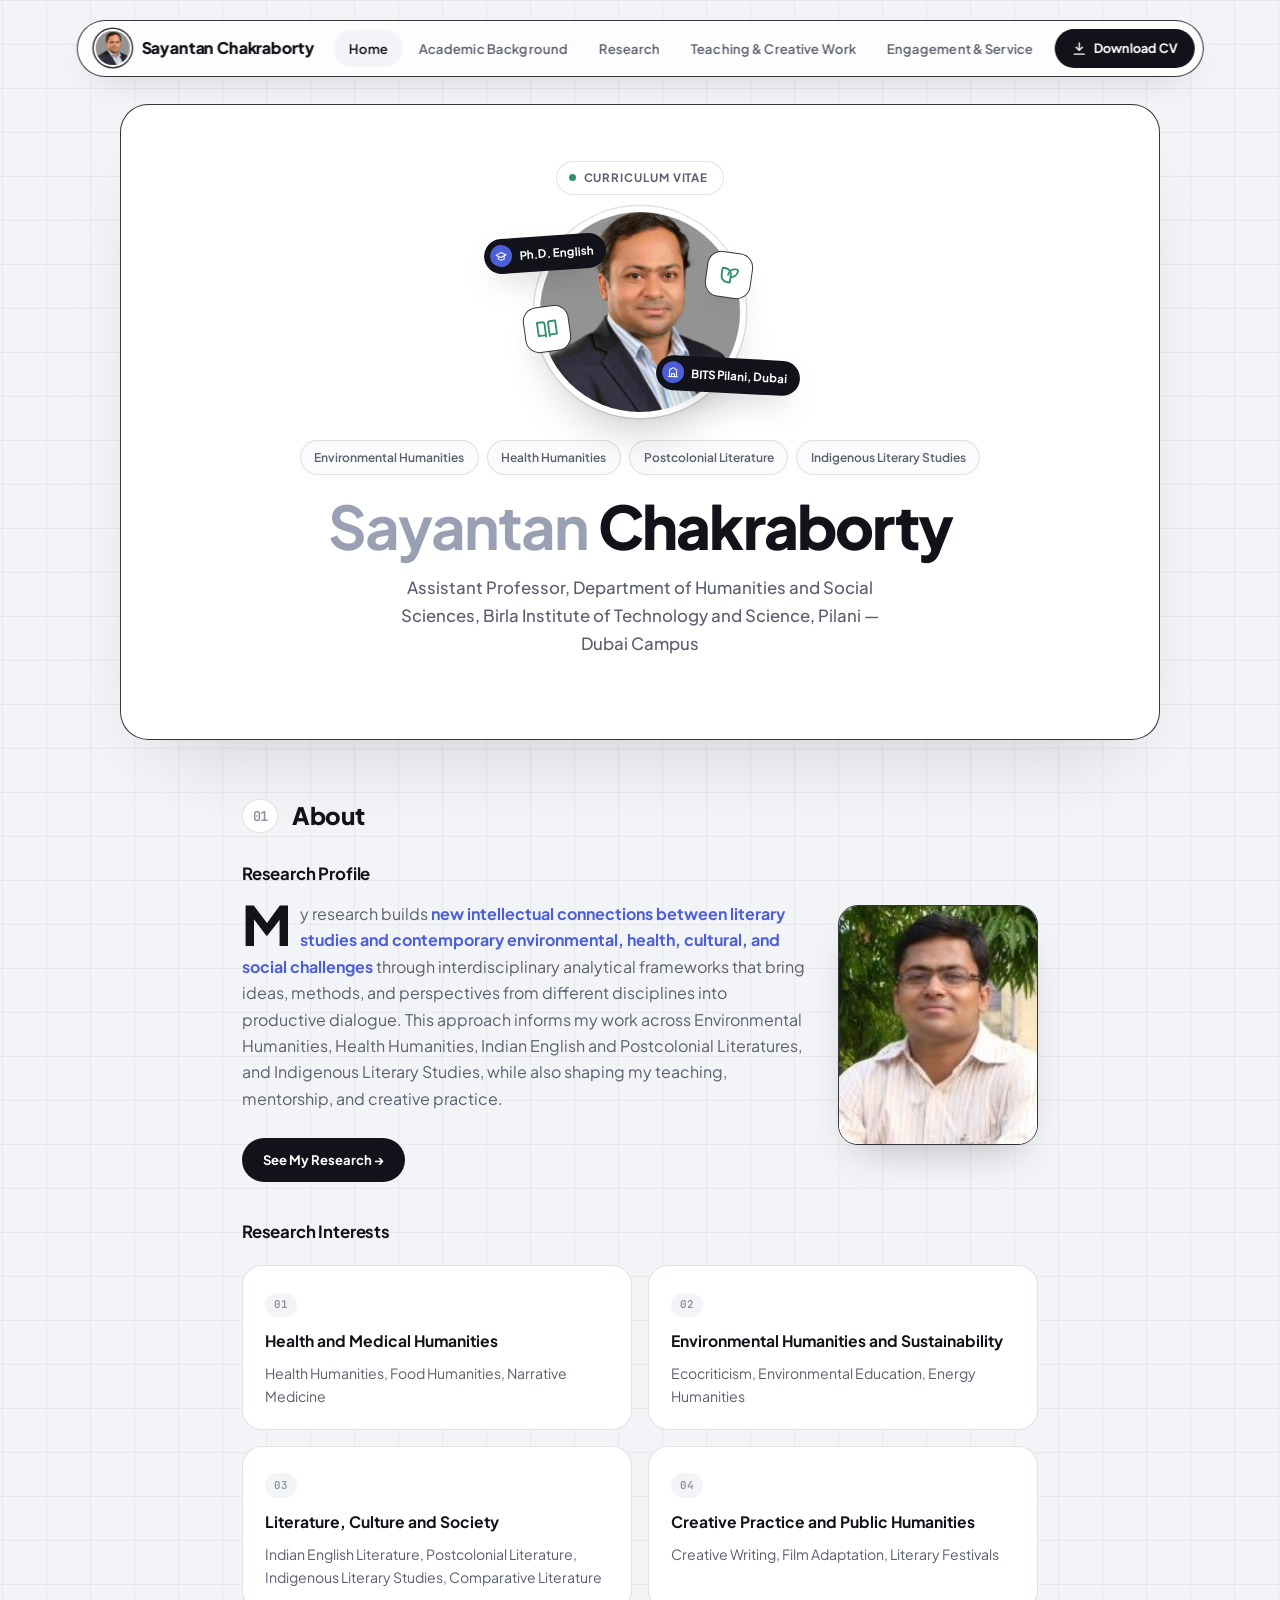
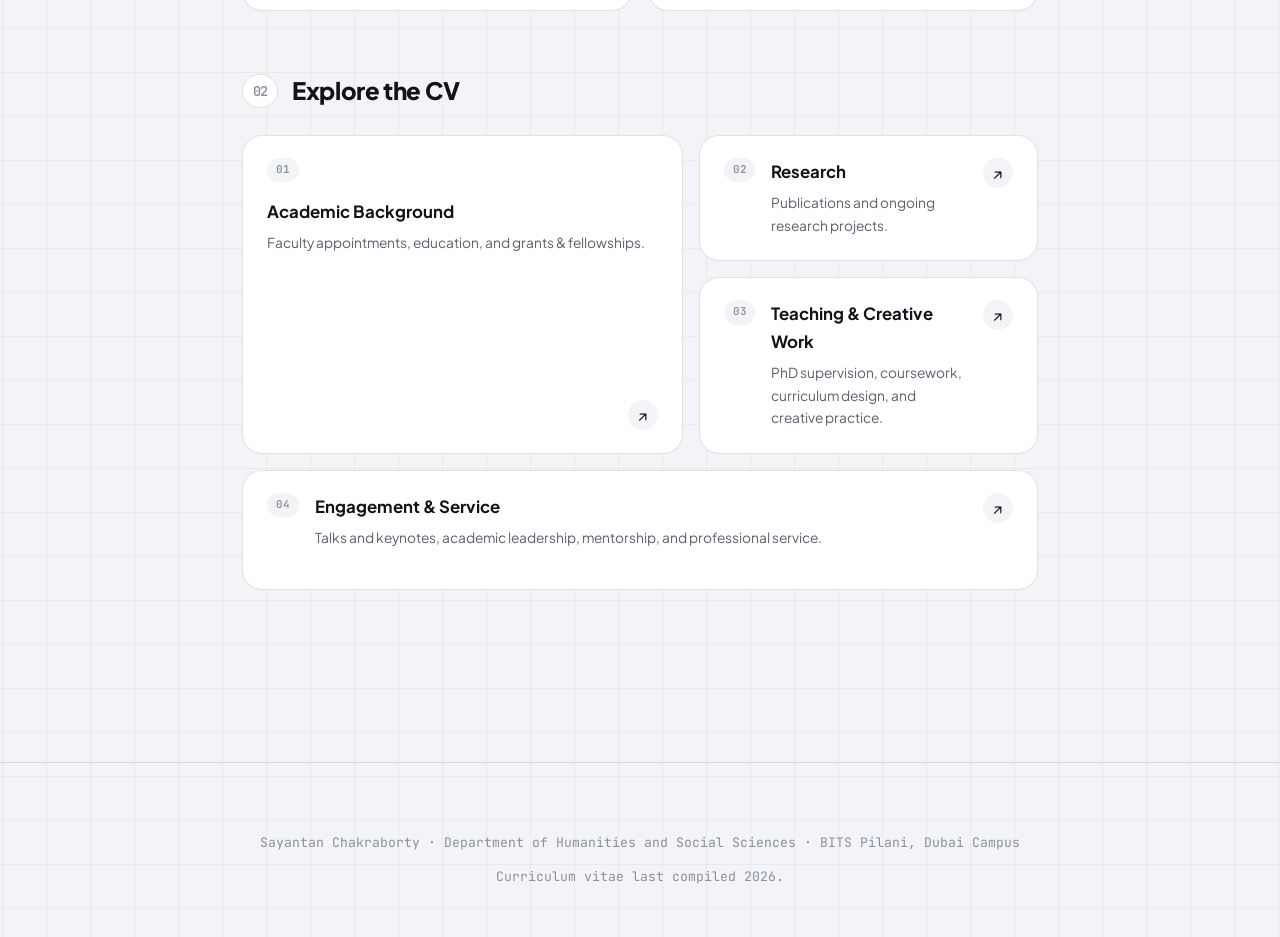
==== commit 98296077: "Replace GitHub nav link with a Download CV button Adds a formatted PDF export of the full CV (render" ====
--- a/index.html
+++ b/index.html
@@ -40,7 +40,7 @@
       <a href="research.html" class="nav-link">Research</a>
       <a href="teaching.html" class="nav-link">Teaching &amp; Creative Work</a>
       <a href="engagement.html" class="nav-link">Engagement &amp; Service</a>
-      <a href="https://github.com/Prashant-Raghav1512/SayantanChakraborty" target="_blank" rel="noopener" class="nav-cta"><svg viewBox="0 0 16 16" fill="currentColor" aria-hidden="true"><path d="M8 0C3.58 0 0 3.58 0 8c0 3.54 2.29 6.53 5.47 7.59.4.07.55-.17.55-.38 0-.19-.01-.82-.01-1.49-2.01.37-2.53-.49-2.69-.94-.09-.23-.48-.94-.82-1.13-.28-.15-.68-.52-.01-.53.63-.01 1.08.58 1.23.82.72 1.21 1.87.87 2.33.66.07-.52.28-.87.51-1.07-1.78-.2-3.64-.89-3.64-3.95 0-.87.31-1.59.82-2.15-.08-.2-.36-1.02.08-2.12 0 0 .67-.21 2.2.82.64-.18 1.32-.27 2-.27.68 0 1.36.09 2 .27 1.53-1.04 2.2-.82 2.2-.82.44 1.1.16 1.92.08 2.12.51.56.82 1.27.82 2.15 0 3.07-1.87 3.75-3.65 3.95.29.25.54.73.54 1.48 0 1.07-.01 1.93-.01 2.2 0 .21.15.46.55.38A8.01 8.01 0 0 0 16 8c0-4.42-3.58-8-8-8z"/></svg>GitHub</a>
+      <a href="assets/Sayantan-Chakraborty-CV.pdf" download="Sayantan-Chakraborty-CV.pdf" class="nav-cta"><svg viewBox="0 0 24 24" fill="none" stroke="currentColor" stroke-width="2.2" stroke-linecap="round" stroke-linejoin="round" aria-hidden="true"><path d="M12 3v12"/><path d="M7 10l5 5 5-5"/><path d="M4 21h16"/></svg>Download CV</a>
     </nav>
   </div>
 </header>
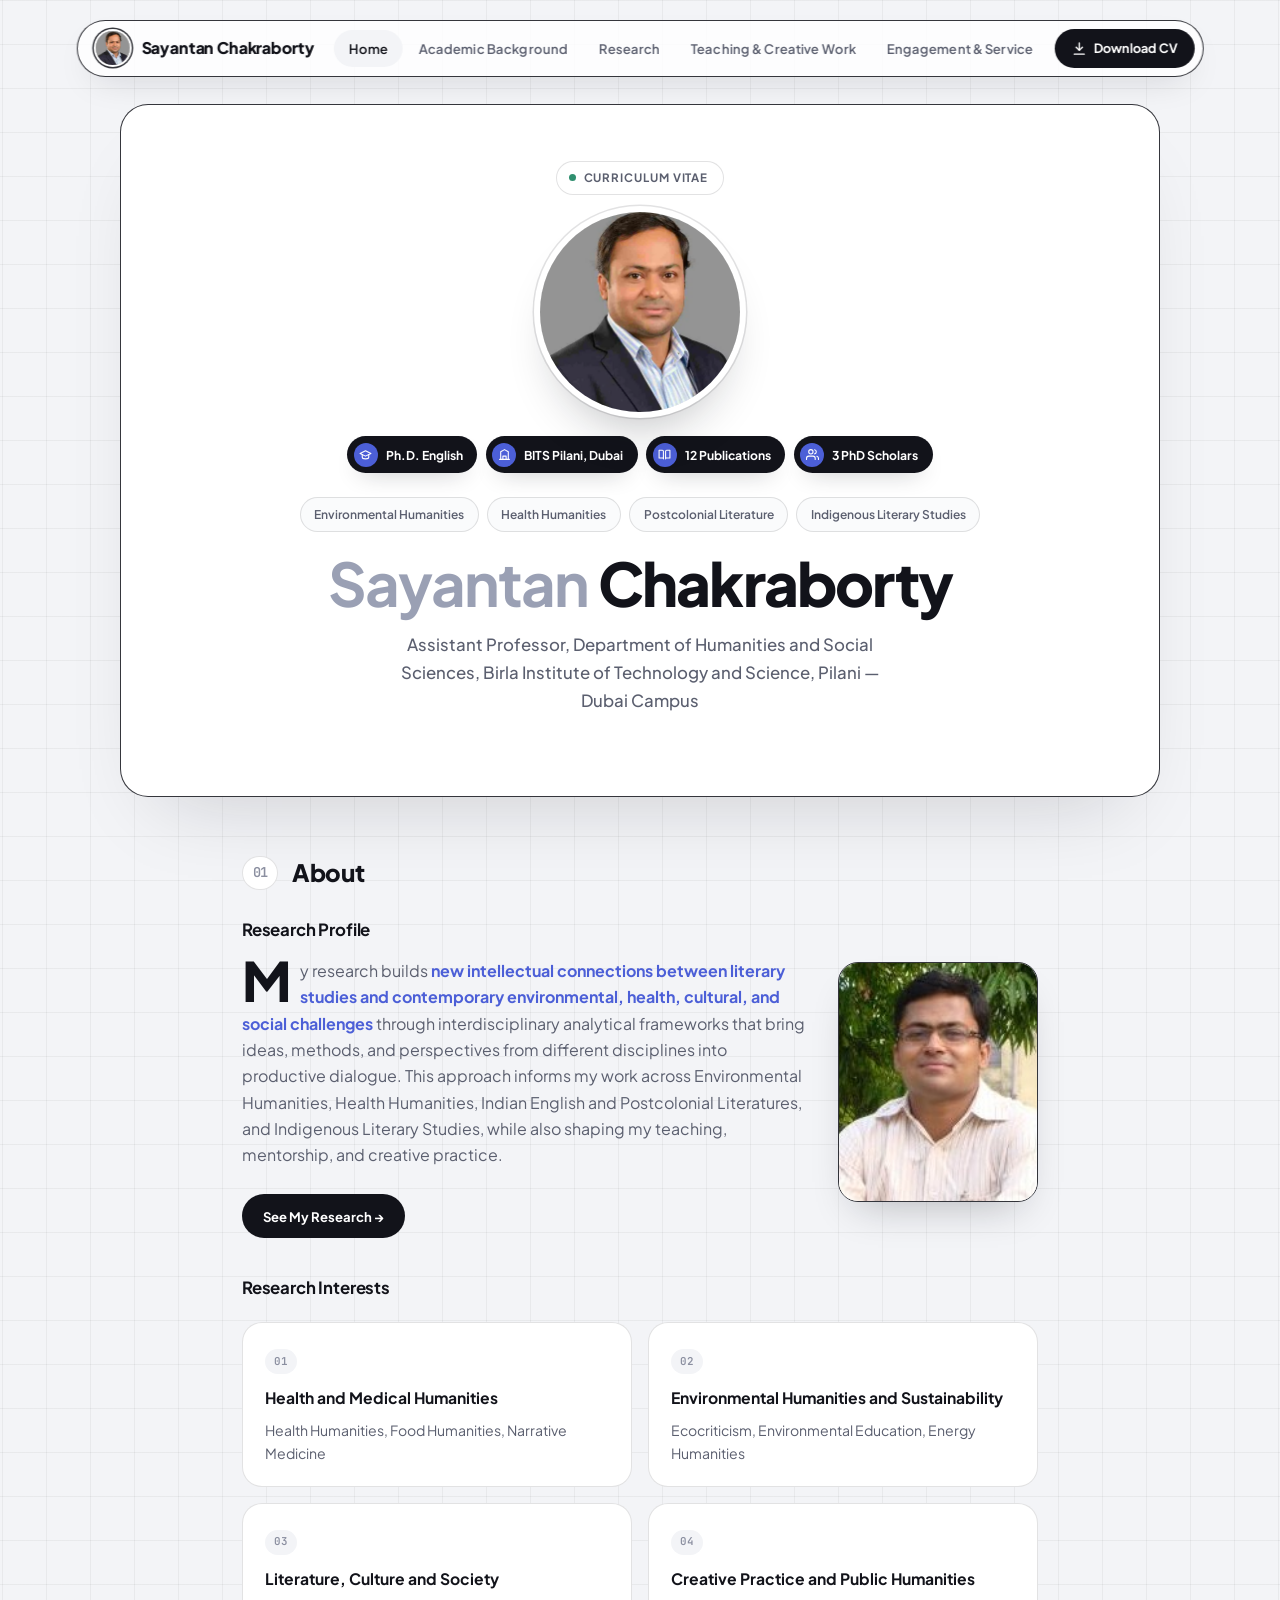
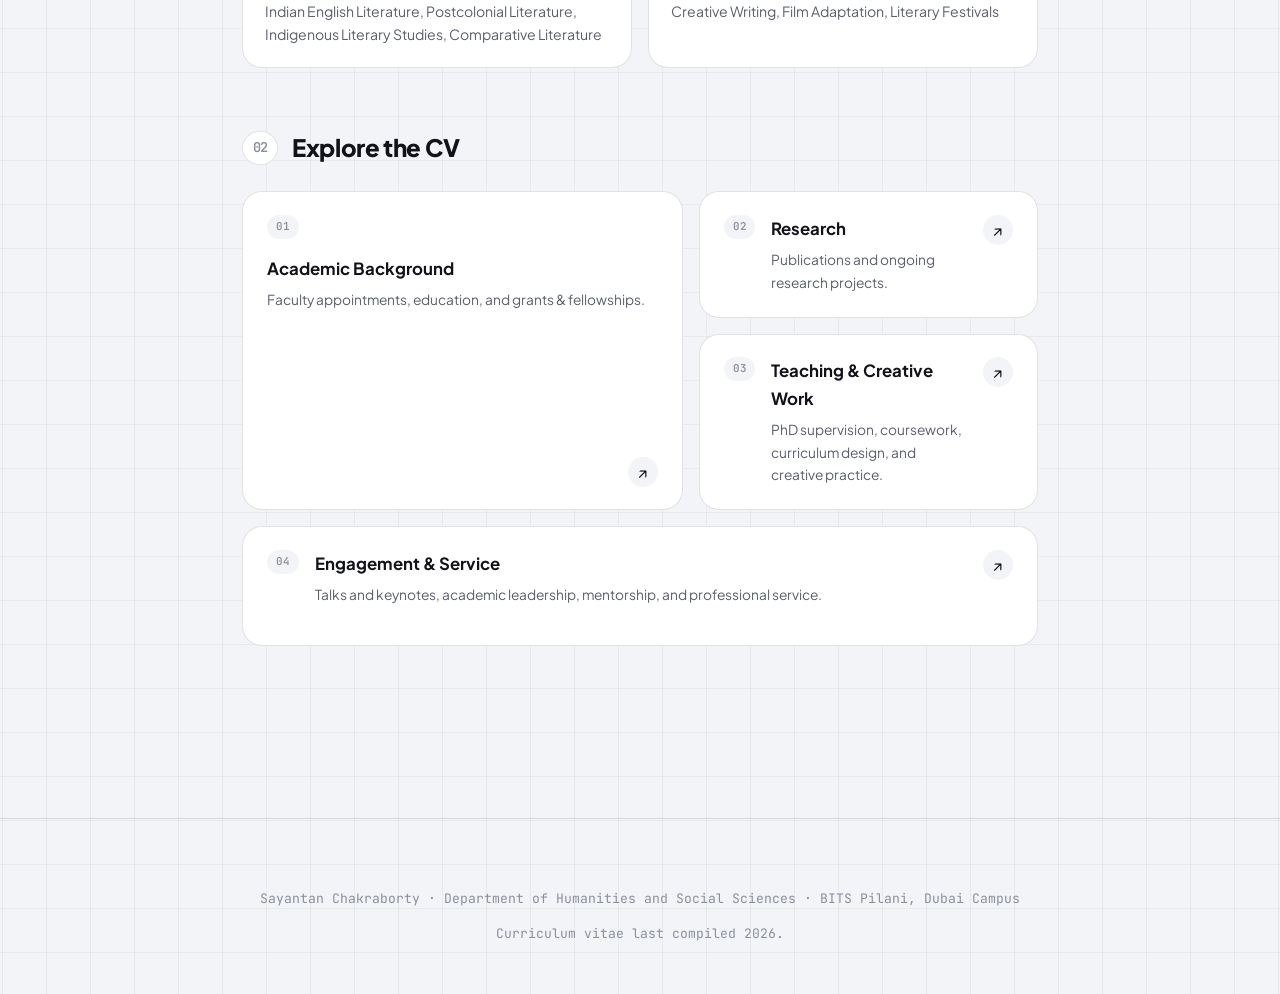
==== commit ecd465ba: "Move hero fact badges from floating stickers to a static row Replaces the four absolutely-positioned" ====
--- a/index.html
+++ b/index.html
@@ -54,22 +54,27 @@
         <p class="eyebrow">Curriculum Vitae</p>
 
         <div class="hero-photo-stack">
-          <div class="hero-tile tile-left" aria-hidden="true">
-            <svg viewBox="0 0 24 24" fill="none" stroke="currentColor" stroke-width="2" stroke-linecap="round" stroke-linejoin="round"><path d="M2 4h6a2 2 0 0 1 2 2v14a1.5 1.5 0 0 0-1.5-1.5H2z"/><path d="M22 4h-6a2 2 0 0 0-2 2v14a1.5 1.5 0 0 1 1.5-1.5H22z"/></svg>
-          </div>
-          <div class="hero-tile tile-right" aria-hidden="true">
-            <svg viewBox="0 0 24 24" fill="none" stroke="currentColor" stroke-width="2" stroke-linecap="round" stroke-linejoin="round"><path d="M11 20A7 7 0 0 1 4 13V6a1 1 0 0 1 1-1h2a7 7 0 0 1 7 7v8Z"/><path d="M11 12a7 7 0 0 1 7-7h2a1 1 0 0 1 1 1v1a7 7 0 0 1-7 7"/></svg>
-          </div>
           <div class="hero-photo-wrap">
             <img class="hero-photo" src="assets/sayantan-chakraborty.webp" alt="Portrait of Sayantan Chakraborty" width="200" height="200" decoding="async">
           </div>
-          <div class="hero-badge badge-left">
-            <span class="hero-badge-icon"><svg viewBox="0 0 24 24" fill="none" stroke="currentColor" stroke-width="2" stroke-linecap="round" stroke-linejoin="round"><path d="M22 10L12 5 2 10l10 5 10-5Z"/><path d="M6 12v5c0 1.5 2.5 3 6 3s6-1.5 6-3v-5"/></svg></span>
+        </div>
+
+        <div class="hero-facts">
+          <div class="hero-fact">
+            <span class="hero-fact-icon" aria-hidden="true"><svg viewBox="0 0 24 24" fill="none" stroke="currentColor" stroke-width="2" stroke-linecap="round" stroke-linejoin="round"><path d="M22 10L12 5 2 10l10 5 10-5Z"/><path d="M6 12v5c0 1.5 2.5 3 6 3s6-1.5 6-3v-5"/></svg></span>
             Ph.D. English
           </div>
-          <div class="hero-badge badge-right">
-            <span class="hero-badge-icon"><svg viewBox="0 0 24 24" fill="none" stroke="currentColor" stroke-width="2" stroke-linecap="round" stroke-linejoin="round"><path d="M3 21h18"/><path d="M5 21V7l7-4 7 4v14"/><path d="M9 21v-6h6v6"/></svg></span>
+          <div class="hero-fact">
+            <span class="hero-fact-icon" aria-hidden="true"><svg viewBox="0 0 24 24" fill="none" stroke="currentColor" stroke-width="2" stroke-linecap="round" stroke-linejoin="round"><path d="M3 21h18"/><path d="M5 21V7l7-4 7 4v14"/><path d="M9 21v-6h6v6"/></svg></span>
             BITS Pilani, Dubai
+          </div>
+          <div class="hero-fact">
+            <span class="hero-fact-icon" aria-hidden="true"><svg viewBox="0 0 24 24" fill="none" stroke="currentColor" stroke-width="2" stroke-linecap="round" stroke-linejoin="round"><path d="M2 4h6a2 2 0 0 1 2 2v14a1.5 1.5 0 0 0-1.5-1.5H2z"/><path d="M22 4h-6a2 2 0 0 0-2 2v14a1.5 1.5 0 0 1 1.5-1.5H22z"/></svg></span>
+            12 Publications
+          </div>
+          <div class="hero-fact">
+            <span class="hero-fact-icon" aria-hidden="true"><svg viewBox="0 0 24 24" fill="none" stroke="currentColor" stroke-width="2" stroke-linecap="round" stroke-linejoin="round"><path d="M17 21v-2a4 4 0 0 0-4-4H5a4 4 0 0 0-4 4v2"/><circle cx="9" cy="7" r="4"/><path d="M23 21v-2a4 4 0 0 0-3-3.87"/><path d="M16 3.13a4 4 0 0 1 0 7.75"/></svg></span>
+            3 PhD Scholars
           </div>
         </div>
 
--- a/styles.css
+++ b/styles.css
@@ -312,7 +312,7 @@
   position: relative;
   width: 200px;
   height: 200px;
-  margin: 0 auto 1.75rem;
+  margin: 0 auto 1.5rem;
 }
 
 .hero-photo-wrap {
@@ -334,26 +334,32 @@
   box-shadow: 0 0 0 6px var(--card-bg), 0 0 0 7.5px var(--line), 0 30px 50px -20px rgba(18, 19, 26, 0.3);
 }
 
-/* floating badge stickers either side of the photo */
-.hero-badge {
-  position: absolute;
-  display: flex;
-  align-items: center;
-  gap: 0.45rem;
+/* fact pills, listed in a static row below the photo */
+.hero-facts {
+  display: flex;
+  flex-wrap: wrap;
+  justify-content: center;
+  gap: 0.55rem;
+  margin: 0 auto 1.5rem;
+}
+
+.hero-fact {
+  display: inline-flex;
+  align-items: center;
+  gap: 0.5rem;
   background: var(--pill-dark);
   color: #fff;
-  font-size: 0.72rem;
+  font-size: 0.76rem;
   font-weight: 700;
-  padding: 0.4rem 0.75rem 0.4rem 0.4rem;
-  border-radius: var(--radius-pill);
-  box-shadow: 0 14px 30px -14px rgba(18, 19, 26, 0.5);
-  z-index: 3;
+  padding: 0.4rem 0.9rem 0.4rem 0.4rem;
+  border-radius: var(--radius-pill);
+  box-shadow: 0 10px 24px -14px rgba(18, 19, 26, 0.45);
   white-space: nowrap;
 }
 
-.hero-badge-icon {
-  width: 22px;
-  height: 22px;
+.hero-fact-icon {
+  width: 24px;
+  height: 24px;
   border-radius: 50%;
   background: var(--accent);
   display: flex;
@@ -361,27 +367,7 @@
   justify-content: center;
   flex-shrink: 0;
 }
-.hero-badge-icon svg { width: 12px; height: 12px; color: #fff; }
-
-.hero-badge.badge-left { left: -3.5rem; top: 1.5rem; transform: rotate(-4deg); }
-.hero-badge.badge-right { right: -3.75rem; bottom: 1.25rem; transform: rotate(3deg); }
-
-.hero-tile {
-  position: absolute;
-  width: 46px;
-  height: 46px;
-  border-radius: var(--radius-md);
-  background: var(--card-bg);
-  border: 1.5px solid var(--line-strong);
-  display: flex;
-  align-items: center;
-  justify-content: center;
-  box-shadow: 0 16px 30px -16px rgba(18, 19, 26, 0.35);
-  z-index: 3;
-}
-.hero-tile svg { width: 22px; height: 22px; color: var(--leaf); }
-.hero-tile.tile-left { left: -1rem; bottom: 3.75rem; transform: rotate(-8deg); }
-.hero-tile.tile-right { right: -0.75rem; top: 2.5rem; transform: rotate(8deg); }
+.hero-fact-icon svg { width: 13px; height: 13px; color: #fff; }
 
 .hero-tags {
   display: flex;
@@ -891,7 +877,6 @@
   .about-photo { float: none; width: 100%; max-width: 260px; margin: 0 auto 1.5rem; }
   .hero, .page-header { width: 94vw; border-radius: 22px; }
   .hero-stage { padding-top: 5.5rem; }
-  .hero-badge, .hero-tile { display: none; }
   .row-list-item { flex-direction: column; align-items: flex-start; gap: 0.25rem; }
   .page-toc { display: none !important; }
   .cursor-glow { display: none; }
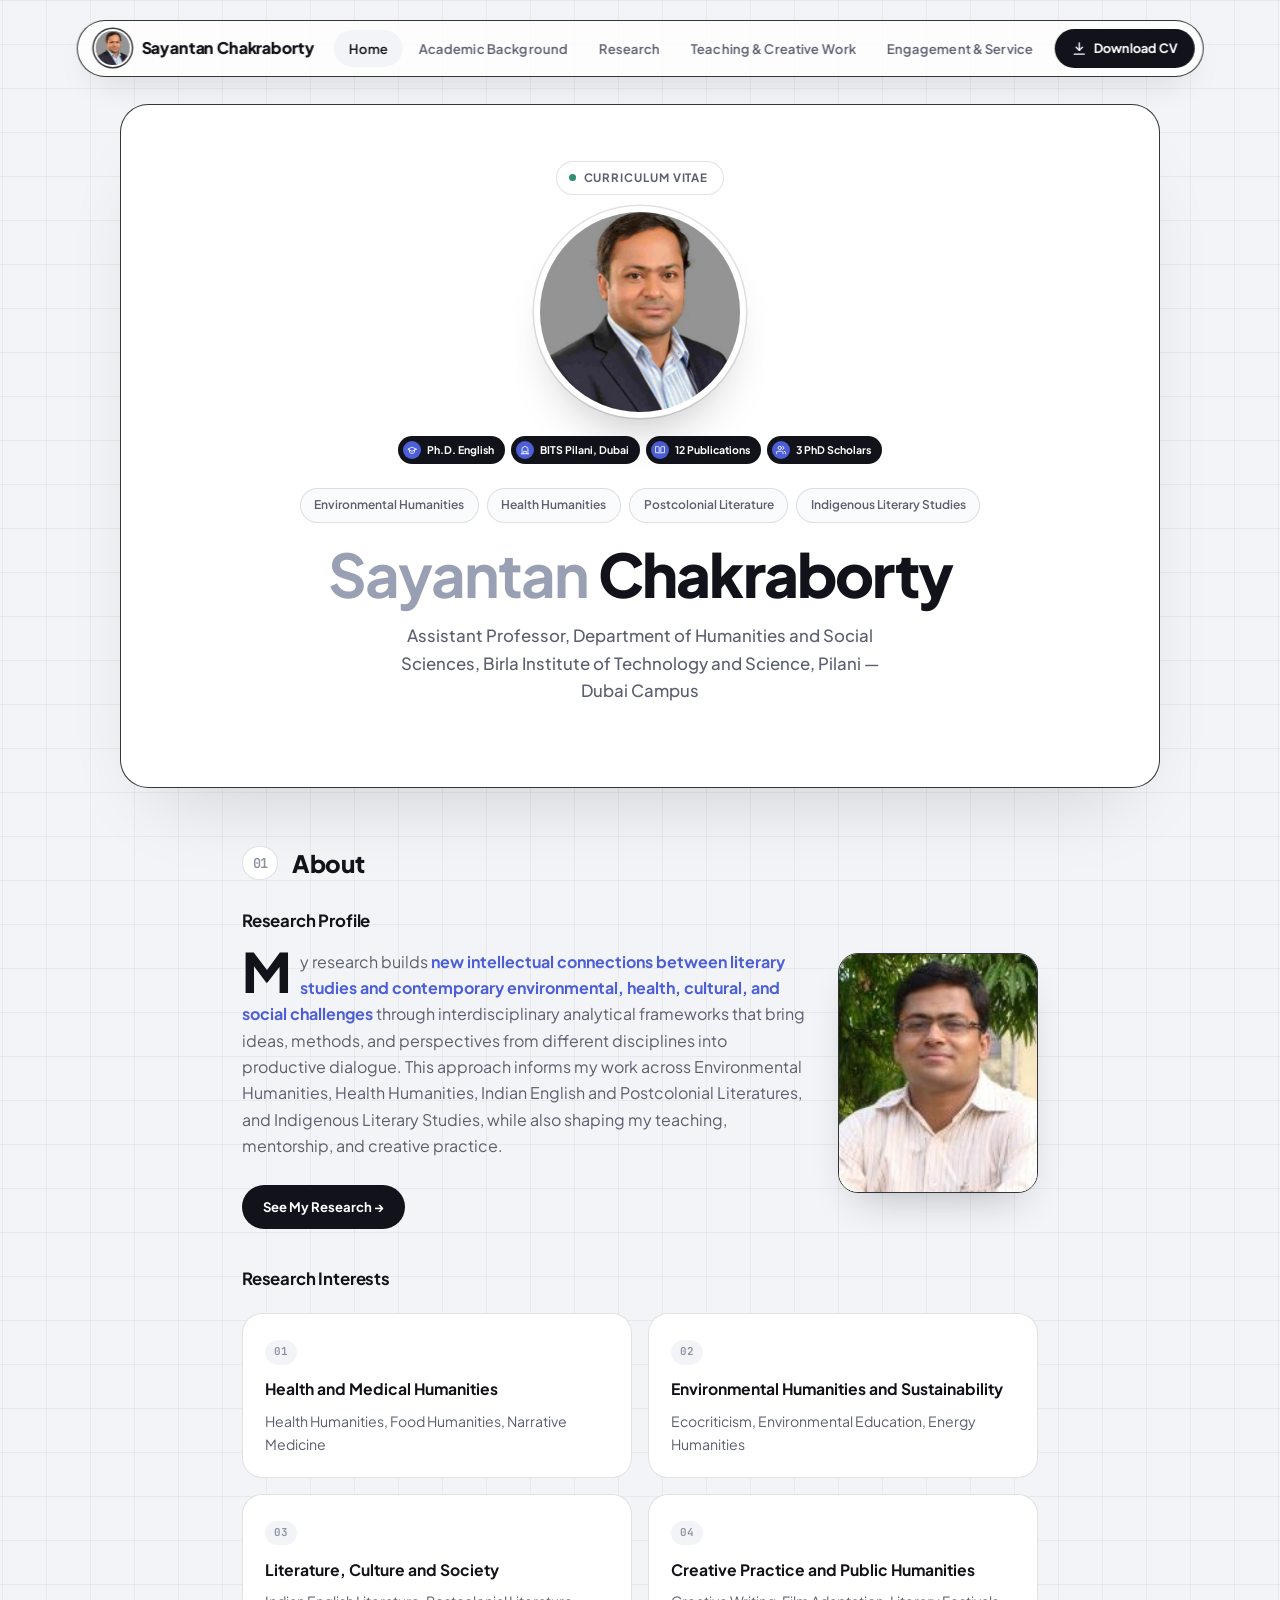
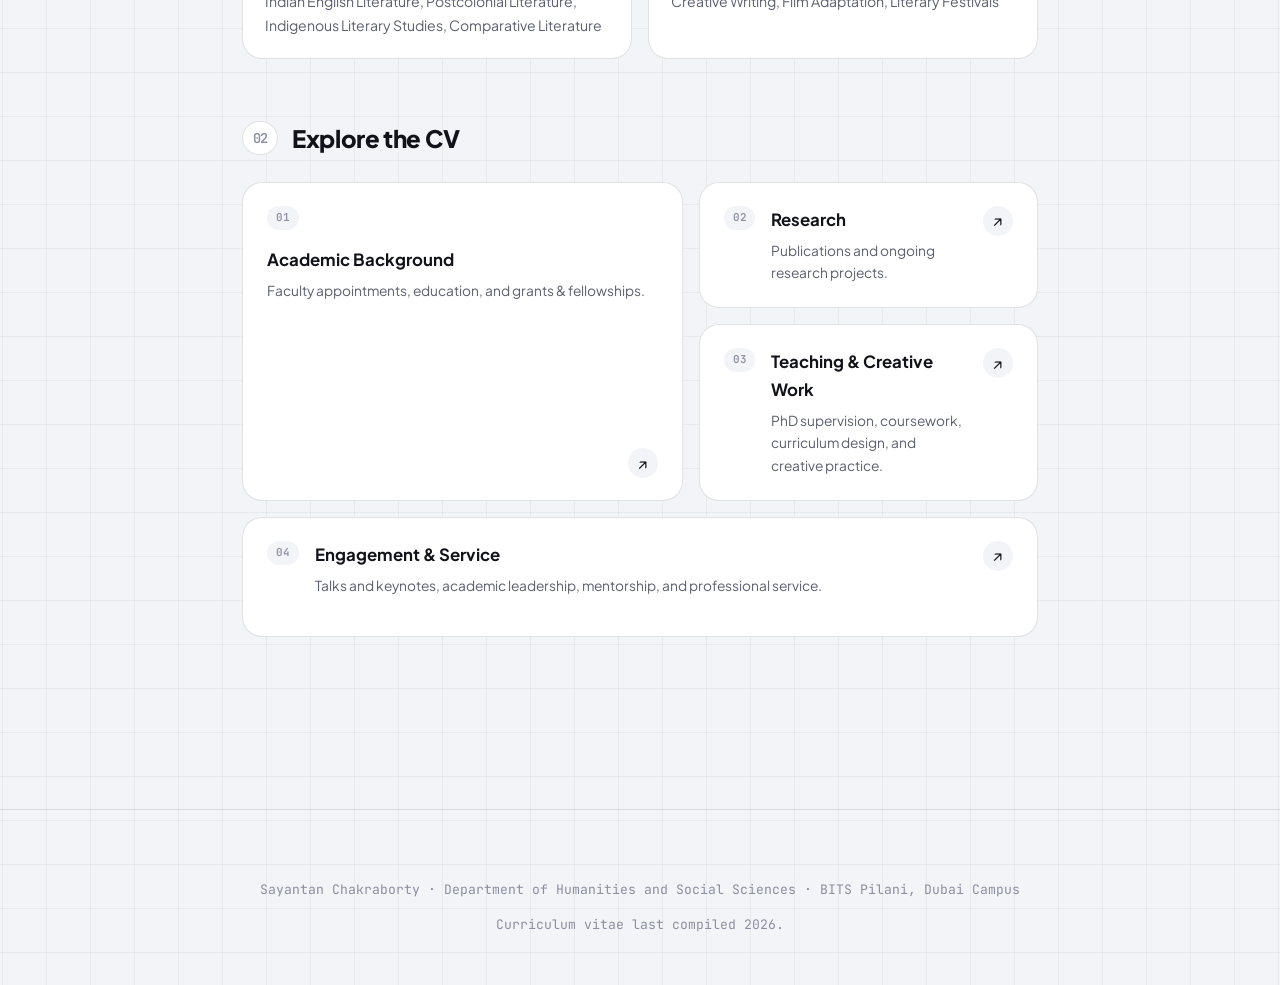
==== commit a70bb3d6: "Shrink hero fact pills, force single horizontal row, bust CSS cache The huge stacked icons reported " ====
--- a/index.html
+++ b/index.html
@@ -21,7 +21,7 @@
 <link rel="preconnect" href="https://fonts.googleapis.com">
 <link rel="preconnect" href="https://fonts.gstatic.com" crossorigin>
 <link href="https://fonts.googleapis.com/css2?family=Plus+Jakarta+Sans:wght@400;500;600;700;800&family=JetBrains+Mono:wght@400;500;600&display=swap" rel="stylesheet">
-<link rel="stylesheet" href="styles.css">
+<link rel="stylesheet" href="styles.css?v=2">
 </head>
 <body>
 
@@ -169,6 +169,6 @@
   <p class="footer-note">Curriculum vitae last compiled 2026.</p>
 </footer>
 
-<script src="script.js"></script>
+<script src="script.js?v=2"></script>
 </body>
 </html>
--- a/styles.css
+++ b/styles.css
@@ -337,29 +337,35 @@
 /* fact pills, listed in a static row below the photo */
 .hero-facts {
   display: flex;
-  flex-wrap: wrap;
+  flex-flow: row nowrap;
   justify-content: center;
-  gap: 0.55rem;
+  gap: 0.4rem;
   margin: 0 auto 1.5rem;
-}
+  max-width: 100%;
+  overflow-x: auto;
+  -ms-overflow-style: none;
+  scrollbar-width: none;
+}
+.hero-facts::-webkit-scrollbar { display: none; }
 
 .hero-fact {
   display: inline-flex;
-  align-items: center;
-  gap: 0.5rem;
+  flex-shrink: 0;
+  align-items: center;
+  gap: 0.35rem;
   background: var(--pill-dark);
   color: #fff;
-  font-size: 0.76rem;
+  font-size: 0.66rem;
   font-weight: 700;
-  padding: 0.4rem 0.9rem 0.4rem 0.4rem;
+  padding: 0.3rem 0.7rem 0.3rem 0.3rem;
   border-radius: var(--radius-pill);
   box-shadow: 0 10px 24px -14px rgba(18, 19, 26, 0.45);
   white-space: nowrap;
 }
 
 .hero-fact-icon {
-  width: 24px;
-  height: 24px;
+  width: 18px;
+  height: 18px;
   border-radius: 50%;
   background: var(--accent);
   display: flex;
@@ -367,7 +373,7 @@
   justify-content: center;
   flex-shrink: 0;
 }
-.hero-fact-icon svg { width: 13px; height: 13px; color: #fff; }
+.hero-fact-icon svg { display: block; width: 10px; height: 10px; color: #fff; }
 
 .hero-tags {
   display: flex;
